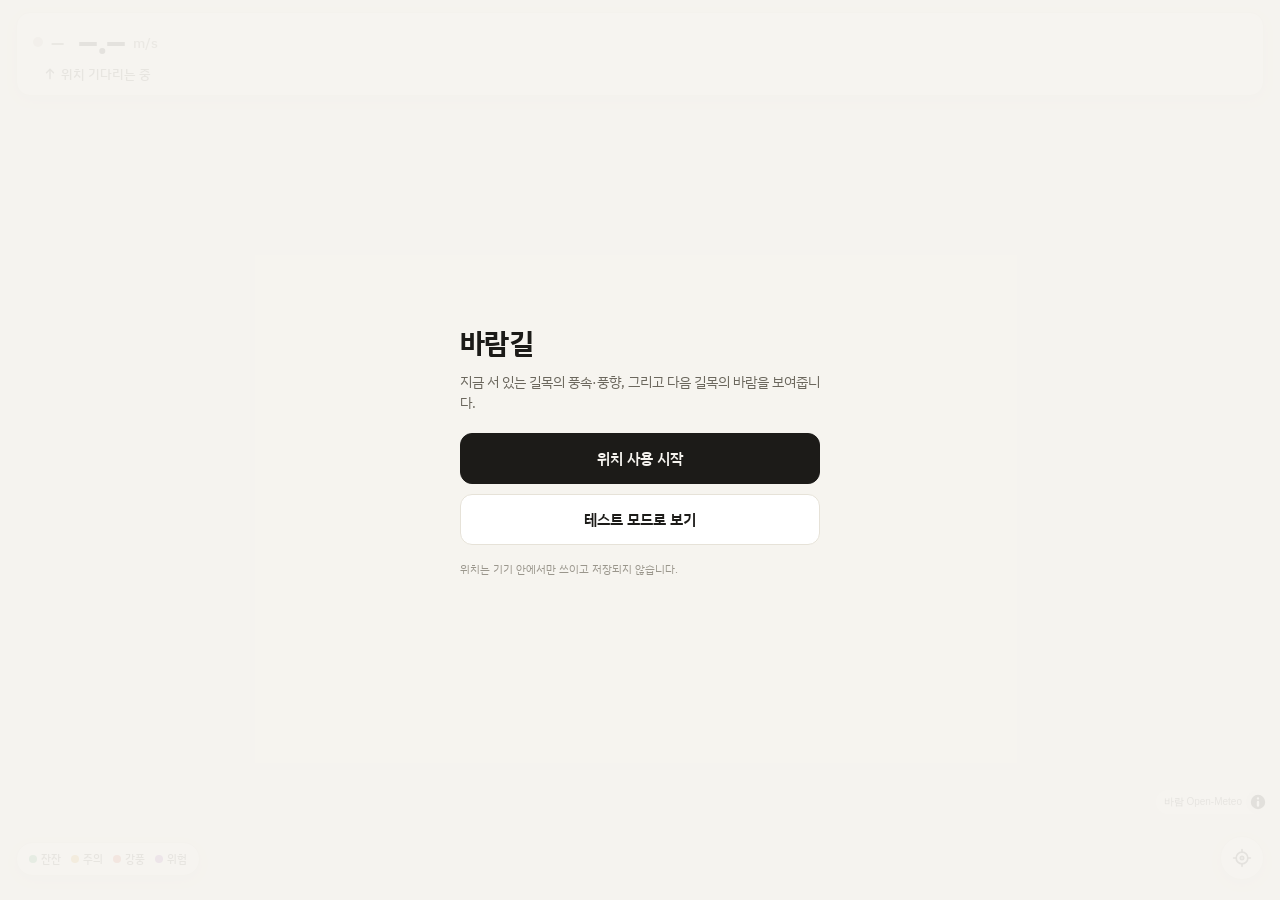
==== index.html @ 631ef762 "Add files via upload" ====
<!doctype html>
<html lang="ko">
<head>
  <meta charset="utf-8">
  <meta name="viewport" content="width=device-width, initial-scale=1, viewport-fit=cover, user-scalable=no">
  <title>바람길</title>
  <meta name="theme-color" content="#f6f4ef">
  <meta name="apple-mobile-web-app-capable" content="yes">
  <meta name="apple-mobile-web-app-status-bar-style" content="default">
  <meta name="apple-mobile-web-app-title" content="바람길">
  <link rel="apple-touch-icon" href="icons/apple-touch-icon.png">
  <link rel="icon" href="icons/icon-192.png">
  <link rel="preconnect" href="https://fonts.googleapis.com">
  <link rel="stylesheet" href="https://fonts.googleapis.com/css2?family=IBM+Plex+Sans+KR:wght@400;500;600;700&display=swap">
  <link rel="stylesheet" href="vendor/maplibre-gl.css">
  <link rel="stylesheet" href="css/app.css">
</head>
<body>
  <div id="map"></div>

  <div id="me" class="me">
    <div id="me-wedge" class="me-wedge"></div>
    <div class="me-dot"></div>
  </div>

  <div id="now" class="card now">
    <div class="row1">
      <span id="now-dot" class="dot"></span>
      <span id="now-level" class="level">—</span>
      <span id="now-speed" class="num">–.–</span>
      <span class="unit">m/s</span>
      <span id="now-time" class="time"></span>
    </div>
    <div class="row2">
      <span id="now-gust"></span>
      <span class="dir"><svg id="now-arrow" width="14" height="14" viewBox="0 0 24 24" fill="none" stroke="#3f3c35" stroke-width="2.4" stroke-linecap="round" stroke-linejoin="round"><path d="M12 20V4"></path><path d="M6 10l6-6 6 6"></path></svg><span id="now-dir">위치 기다리는 중</span></span>
      <span id="now-place" class="place"></span>
    </div>
  </div>

  <div id="next" class="card next" hidden>
    <span id="next-dot" class="dot"></span>
    <div class="txt">
      <div id="next-title" class="t"></div>
      <div id="next-sub" class="s"></div>
    </div>
  </div>

  <div class="legend card">
    <span><i style="background:#2e9a5f"></i>잔잔</span>
    <span><i style="background:#d8961c"></i>주의</span>
    <span><i style="background:#d64a2f"></i>강풍</span>
    <span><i style="background:#8a3aa8"></i>위험</span>
  </div>

  <button id="locate" class="locate card on" aria-label="내 위치">
    <svg width="20" height="20" viewBox="0 0 24 24" fill="none" stroke="currentColor" stroke-width="2" stroke-linecap="round" stroke-linejoin="round"><circle cx="12" cy="12" r="7"></circle><circle cx="12" cy="12" r="2"></circle><path d="M12 2v3"></path><path d="M12 19v3"></path><path d="M2 12h3"></path><path d="M19 12h3"></path></svg>
  </button>

  <div id="toast" class="toast" hidden></div>

  <div id="start" class="start">
    <div class="start-card">
      <div class="start-title">바람길</div>
      <div class="start-sub">지금 서 있는 길목의 풍속·풍향, 그리고 다음 길목의 바람을 보여줍니다.</div>
      <button id="btn-start" class="btn primary">위치 사용 시작</button>
      <button id="btn-sim" class="btn">테스트 모드로 보기</button>
      <div class="start-note">위치는 기기 안에서만 쓰이고 저장되지 않습니다.</div>
    </div>
  </div>

  <script src="vendor/maplibre-gl.js"></script>
  <script src="js/geo.js"></script>
  <script src="js/wind.js"></script>
  <script src="js/streets.js"></script>
  <script src="js/model.js"></script>
  <script src="js/mock.js"></script>
  <script src="js/app.js"></script>
</body>
</html>
---- vendor/maplibre-gl.css ----
.maplibregl-map{font:12px/20px Helvetica Neue,Arial,Helvetica,sans-serif;overflow:hidden;position:relative;-webkit-tap-highlight-color:rgb(0 0 0/0)}.maplibregl-canvas{left:0;position:absolute;top:0}.maplibregl-map:fullscreen{height:100%;width:100%}.maplibregl-ctrl-group button.maplibregl-ctrl-compass{touch-action:none}.maplibregl-canvas-container.maplibregl-interactive,.maplibregl-ctrl-group button.maplibregl-ctrl-compass{cursor:grab;-webkit-user-select:none;-moz-user-select:none;user-select:none}.maplibregl-canvas-container.maplibregl-interactive.maplibregl-track-pointer{cursor:pointer}.maplibregl-canvas-container.maplibregl-interactive:active,.maplibregl-ctrl-group button.maplibregl-ctrl-compass:active{cursor:grabbing}.maplibregl-canvas-container.maplibregl-touch-zoom-rotate,.maplibregl-canvas-container.maplibregl-touch-zoom-rotate .maplibregl-canvas{touch-action:pan-x pan-y}.maplibregl-canvas-container.maplibregl-touch-drag-pan,.maplibregl-canvas-container.maplibregl-touch-drag-pan .maplibregl-canvas{touch-action:pinch-zoom}.maplibregl-canvas-container.maplibregl-touch-zoom-rotate.maplibregl-touch-drag-pan,.maplibregl-canvas-container.maplibregl-touch-zoom-rotate.maplibregl-touch-drag-pan .maplibregl-canvas{touch-action:none}.maplibregl-canvas-container.maplibregl-touch-drag-pan.maplibregl-cooperative-gestures,.maplibregl-canvas-container.maplibregl-touch-drag-pan.maplibregl-cooperative-gestures .maplibregl-canvas{touch-action:pan-x pan-y}.maplibregl-ctrl-bottom-left,.maplibregl-ctrl-bottom-right,.maplibregl-ctrl-top-left,.maplibregl-ctrl-top-right{pointer-events:none;position:absolute;z-index:2}.maplibregl-ctrl-top-left{left:0;top:0}.maplibregl-ctrl-top-right{right:0;top:0}.maplibregl-ctrl-bottom-left{bottom:0;left:0}.maplibregl-ctrl-bottom-right{bottom:0;right:0}.maplibregl-ctrl{clear:both;pointer-events:auto;transform:translate(0)}.maplibregl-ctrl-top-left .maplibregl-ctrl{float:left;margin:10px 0 0 10px}.maplibregl-ctrl-top-right .maplibregl-ctrl{float:right;margin:10px 10px 0 0}.maplibregl-ctrl-bottom-left .maplibregl-ctrl{float:left;margin:0 0 10px 10px}.maplibregl-ctrl-bottom-right .maplibregl-ctrl{float:right;margin:0 10px 10px 0}.maplibregl-ctrl-group{background:#fff;border-radius:4px}.maplibregl-ctrl-group:not(:empty){box-shadow:0 0 0 2px rgba(0,0,0,.1)}@media (forced-colors:active){.maplibregl-ctrl-group:not(:empty){box-shadow:0 0 0 2px ButtonText}}.maplibregl-ctrl-group button{background-color:transparent;border:0;box-sizing:border-box;cursor:pointer;display:block;height:29px;outline:none;padding:0;width:29px}.maplibregl-ctrl-group button+button{border-top:1px solid #ddd}.maplibregl-ctrl button .maplibregl-ctrl-icon{background-position:50%;background-repeat:no-repeat;display:block;height:100%;width:100%}@media (forced-colors:active){.maplibregl-ctrl-icon{background-color:transparent}.maplibregl-ctrl-group button+button{border-top:1px solid ButtonText}}.maplibregl-ctrl button::-moz-focus-inner{border:0;padding:0}.maplibregl-ctrl-attrib-button:focus,.maplibregl-ctrl-group button:focus{box-shadow:0 0 2px 2px #0096ff}.maplibregl-ctrl button:disabled{cursor:not-allowed}.maplibregl-ctrl button:disabled .maplibregl-ctrl-icon{opacity:.25}@media (hover:hover){.maplibregl-ctrl button:not(:disabled):hover{background-color:rgba(0,0,0,.05)}}.maplibregl-ctrl button:not(:disabled):active{background-color:rgba(0,0,0,.05)}.maplibregl-ctrl-group button:focus:focus-visible{box-shadow:0 0 2px 2px #0096ff}.maplibregl-ctrl-group button:focus:not(:focus-visible){box-shadow:none}.maplibregl-ctrl-group button:focus:first-child{border-radius:4px 4px 0 0}.maplibregl-ctrl-group button:focus:last-child{border-radius:0 0 4px 4px}.maplibregl-ctrl-group button:focus:only-child{border-radius:inherit}.maplibregl-ctrl button.maplibregl-ctrl-zoom-out .maplibregl-ctrl-icon{background-image:url("data:image/svg+xml;charset=utf-8,%3Csvg xmlns='http://www.w3.org/2000/svg' width='29' height='29' fill='%23333' viewBox='0 0 29 29'%3E%3Cpath d='M10 13c-.75 0-1.5.75-1.5 1.5S9.25 16 10 16h9c.75 0 1.5-.75 1.5-1.5S19.75 13 19 13z'/%3E%3C/svg%3E")}.maplibregl-ctrl button.maplibregl-ctrl-zoom-in .maplibregl-ctrl-icon{background-image:url("data:image/svg+xml;charset=utf-8,%3Csvg xmlns='http://www.w3.org/2000/svg' width='29' height='29' fill='%23333' viewBox='0 0 29 29'%3E%3Cpath d='M14.5 8.5c-.75 0-1.5.75-1.5 1.5v3h-3c-.75 0-1.5.75-1.5 1.5S9.25 16 10 16h3v3c0 .75.75 1.5 1.5 1.5S16 19.75 16 19v-3h3c.75 0 1.5-.75 1.5-1.5S19.75 13 19 13h-3v-3c0-.75-.75-1.5-1.5-1.5'/%3E%3C/svg%3E")}@media (forced-colors:active){.maplibregl-ctrl button.maplibregl-ctrl-zoom-out .maplibregl-ctrl-icon{background-image:url("data:image/svg+xml;charset=utf-8,%3Csvg xmlns='http://www.w3.org/2000/svg' width='29' height='29' fill='%23fff' viewBox='0 0 29 29'%3E%3Cpath d='M10 13c-.75 0-1.5.75-1.5 1.5S9.25 16 10 16h9c.75 0 1.5-.75 1.5-1.5S19.75 13 19 13z'/%3E%3C/svg%3E")}.maplibregl-ctrl button.maplibregl-ctrl-zoom-in .maplibregl-ctrl-icon{background-image:url("data:image/svg+xml;charset=utf-8,%3Csvg xmlns='http://www.w3.org/2000/svg' width='29' height='29' fill='%23fff' viewBox='0 0 29 29'%3E%3Cpath d='M14.5 8.5c-.75 0-1.5.75-1.5 1.5v3h-3c-.75 0-1.5.75-1.5 1.5S9.25 16 10 16h3v3c0 .75.75 1.5 1.5 1.5S16 19.75 16 19v-3h3c.75 0 1.5-.75 1.5-1.5S19.75 13 19 13h-3v-3c0-.75-.75-1.5-1.5-1.5'/%3E%3C/svg%3E")}}@media (forced-colors:active) and (prefers-color-scheme:light){.maplibregl-ctrl button.maplibregl-ctrl-zoom-out .maplibregl-ctrl-icon{background-image:url("data:image/svg+xml;charset=utf-8,%3Csvg xmlns='http://www.w3.org/2000/svg' width='29' height='29' viewBox='0 0 29 29'%3E%3Cpath d='M10 13c-.75 0-1.5.75-1.5 1.5S9.25 16 10 16h9c.75 0 1.5-.75 1.5-1.5S19.75 13 19 13z'/%3E%3C/svg%3E")}.maplibregl-ctrl button.maplibregl-ctrl-zoom-in .maplibregl-ctrl-icon{background-image:url("data:image/svg+xml;charset=utf-8,%3Csvg xmlns='http://www.w3.org/2000/svg' width='29' height='29' viewBox='0 0 29 29'%3E%3Cpath d='M14.5 8.5c-.75 0-1.5.75-1.5 1.5v3h-3c-.75 0-1.5.75-1.5 1.5S9.25 16 10 16h3v3c0 .75.75 1.5 1.5 1.5S16 19.75 16 19v-3h3c.75 0 1.5-.75 1.5-1.5S19.75 13 19 13h-3v-3c0-.75-.75-1.5-1.5-1.5'/%3E%3C/svg%3E")}}.maplibregl-ctrl button.maplibregl-ctrl-fullscreen .maplibregl-ctrl-icon{background-image:url("data:image/svg+xml;charset=utf-8,%3Csvg xmlns='http://www.w3.org/2000/svg' width='29' height='29' fill='%23333' viewBox='0 0 29 29'%3E%3Cpath d='M24 16v5.5c0 1.75-.75 2.5-2.5 2.5H16v-1l3-1.5-4-5.5 1-1 5.5 4 1.5-3zM6 16l1.5 3 5.5-4 1 1-4 5.5 3 1.5v1H7.5C5.75 24 5 23.25 5 21.5V16zm7-11v1l-3 1.5 4 5.5-1 1-5.5-4L6 13H5V7.5C5 5.75 5.75 5 7.5 5zm11 2.5c0-1.75-.75-2.5-2.5-2.5H16v1l3 1.5-4 5.5 1 1 5.5-4 1.5 3h1z'/%3E%3C/svg%3E")}.maplibregl-ctrl button.maplibregl-ctrl-shrink .maplibregl-ctrl-icon{background-image:url("data:image/svg+xml;charset=utf-8,%3Csvg xmlns='http://www.w3.org/2000/svg' width='29' height='29' viewBox='0 0 29 29'%3E%3Cpath d='M18.5 16c-1.75 0-2.5.75-2.5 2.5V24h1l1.5-3 5.5 4 1-1-4-5.5 3-1.5v-1zM13 18.5c0-1.75-.75-2.5-2.5-2.5H5v1l3 1.5L4 24l1 1 5.5-4 1.5 3h1zm3-8c0 1.75.75 2.5 2.5 2.5H24v-1l-3-1.5L25 5l-1-1-5.5 4L17 5h-1zM10.5 13c1.75 0 2.5-.75 2.5-2.5V5h-1l-1.5 3L5 4 4 5l4 5.5L5 12v1z'/%3E%3C/svg%3E")}@media (forced-colors:active){.maplibregl-ctrl button.maplibregl-ctrl-fullscreen .maplibregl-ctrl-icon{background-image:url("data:image/svg+xml;charset=utf-8,%3Csvg xmlns='http://www.w3.org/2000/svg' width='29' height='29' fill='%23fff' viewBox='0 0 29 29'%3E%3Cpath d='M24 16v5.5c0 1.75-.75 2.5-2.5 2.5H16v-1l3-1.5-4-5.5 1-1 5.5 4 1.5-3zM6 16l1.5 3 5.5-4 1 1-4 5.5 3 1.5v1H7.5C5.75 24 5 23.25 5 21.5V16zm7-11v1l-3 1.5 4 5.5-1 1-5.5-4L6 13H5V7.5C5 5.75 5.75 5 7.5 5zm11 2.5c0-1.75-.75-2.5-2.5-2.5H16v1l3 1.5-4 5.5 1 1 5.5-4 1.5 3h1z'/%3E%3C/svg%3E")}.maplibregl-ctrl button.maplibregl-ctrl-shrink .maplibregl-ctrl-icon{background-image:url("data:image/svg+xml;charset=utf-8,%3Csvg xmlns='http://www.w3.org/2000/svg' width='29' height='29' fill='%23fff' viewBox='0 0 29 29'%3E%3Cpath d='M18.5 16c-1.75 0-2.5.75-2.5 2.5V24h1l1.5-3 5.5 4 1-1-4-5.5 3-1.5v-1zM13 18.5c0-1.75-.75-2.5-2.5-2.5H5v1l3 1.5L4 24l1 1 5.5-4 1.5 3h1zm3-8c0 1.75.75 2.5 2.5 2.5H24v-1l-3-1.5L25 5l-1-1-5.5 4L17 5h-1zM10.5 13c1.75 0 2.5-.75 2.5-2.5V5h-1l-1.5 3L5 4 4 5l4 5.5L5 12v1z'/%3E%3C/svg%3E")}}@media (forced-colors:active) and (prefers-color-scheme:light){.maplibregl-ctrl button.maplibregl-ctrl-fullscreen .maplibregl-ctrl-icon{background-image:url("data:image/svg+xml;charset=utf-8,%3Csvg xmlns='http://www.w3.org/2000/svg' width='29' height='29' viewBox='0 0 29 29'%3E%3Cpath d='M24 16v5.5c0 1.75-.75 2.5-2.5 2.5H16v-1l3-1.5-4-5.5 1-1 5.5 4 1.5-3zM6 16l1.5 3 5.5-4 1 1-4 5.5 3 1.5v1H7.5C5.75 24 5 23.25 5 21.5V16zm7-11v1l-3 1.5 4 5.5-1 1-5.5-4L6 13H5V7.5C5 5.75 5.75 5 7.5 5zm11 2.5c0-1.75-.75-2.5-2.5-2.5H16v1l3 1.5-4 5.5 1 1 5.5-4 1.5 3h1z'/%3E%3C/svg%3E")}.maplibregl-ctrl button.maplibregl-ctrl-shrink .maplibregl-ctrl-icon{background-image:url("data:image/svg+xml;charset=utf-8,%3Csvg xmlns='http://www.w3.org/2000/svg' width='29' height='29' viewBox='0 0 29 29'%3E%3Cpath d='M18.5 16c-1.75 0-2.5.75-2.5 2.5V24h1l1.5-3 5.5 4 1-1-4-5.5 3-1.5v-1zM13 18.5c0-1.75-.75-2.5-2.5-2.5H5v1l3 1.5L4 24l1 1 5.5-4 1.5 3h1zm3-8c0 1.75.75 2.5 2.5 2.5H24v-1l-3-1.5L25 5l-1-1-5.5 4L17 5h-1zM10.5 13c1.75 0 2.5-.75 2.5-2.5V5h-1l-1.5 3L5 4 4 5l4 5.5L5 12v1z'/%3E%3C/svg%3E")}}.maplibregl-ctrl button.maplibregl-ctrl-compass .maplibregl-ctrl-icon{background-image:url("data:image/svg+xml;charset=utf-8,%3Csvg xmlns='http://www.w3.org/2000/svg' width='29' height='29' fill='%23333' viewBox='0 0 29 29'%3E%3Cpath d='m10.5 14 4-8 4 8z'/%3E%3Cpath fill='%23ccc' d='m10.5 16 4 8 4-8z'/%3E%3C/svg%3E")}@media (forced-colors:active){.maplibregl-ctrl button.maplibregl-ctrl-compass .maplibregl-ctrl-icon{background-image:url("data:image/svg+xml;charset=utf-8,%3Csvg xmlns='http://www.w3.org/2000/svg' width='29' height='29' fill='%23fff' viewBox='0 0 29 29'%3E%3Cpath d='m10.5 14 4-8 4 8z'/%3E%3Cpath fill='%23ccc' d='m10.5 16 4 8 4-8z'/%3E%3C/svg%3E")}}@media (forced-colors:active) and (prefers-color-scheme:light){.maplibregl-ctrl button.maplibregl-ctrl-compass .maplibregl-ctrl-icon{background-image:url("data:image/svg+xml;charset=utf-8,%3Csvg xmlns='http://www.w3.org/2000/svg' width='29' height='29' viewBox='0 0 29 29'%3E%3Cpath d='m10.5 14 4-8 4 8z'/%3E%3Cpath fill='%23ccc' d='m10.5 16 4 8 4-8z'/%3E%3C/svg%3E")}}.maplibregl-ctrl button.maplibregl-ctrl-globe .maplibregl-ctrl-icon{background-image:url("data:image/svg+xml;charset=utf-8,%3Csvg xmlns='http://www.w3.org/2000/svg' width='22' height='22' fill='none' stroke='%23333' viewBox='0 0 22 22'%3E%3Ccircle cx='11' cy='11' r='8.5'/%3E%3Cpath d='M17.5 11c0 4.819-3.02 8.5-6.5 8.5S4.5 15.819 4.5 11 7.52 2.5 11 2.5s6.5 3.681 6.5 8.5Z'/%3E%3Cpath d='M13.5 11c0 2.447-.331 4.64-.853 6.206-.262.785-.562 1.384-.872 1.777-.314.399-.58.517-.775.517s-.461-.118-.775-.517c-.31-.393-.61-.992-.872-1.777C8.831 15.64 8.5 13.446 8.5 11s.331-4.64.853-6.206c.262-.785.562-1.384.872-1.777.314-.399.58-.517.775-.517s.461.118.775.517c.31.393.61.992.872 1.777.522 1.565.853 3.76.853 6.206Z'/%3E%3Cpath d='M11 7.5c-1.909 0-3.622-.166-4.845-.428-.616-.132-1.08-.283-1.379-.434a1.3 1.3 0 0 1-.224-.138q.07-.058.224-.138c.299-.151.763-.302 1.379-.434C7.378 5.666 9.091 5.5 11 5.5s3.622.166 4.845.428c.616.132 1.08.283 1.379.434.105.053.177.1.224.138q-.07.058-.224.138c-.299.151-.763.302-1.379.434-1.223.262-2.936.428-4.845.428ZM4.486 6.436ZM11 16.5c-1.909 0-3.622-.166-4.845-.428-.616-.132-1.08-.283-1.379-.434a1.3 1.3 0 0 1-.224-.138 1.3 1.3 0 0 1 .224-.138c.299-.151.763-.302 1.379-.434C7.378 14.666 9.091 14.5 11 14.5s3.622.166 4.845.428c.616.132 1.08.283 1.379.434.105.053.177.1.224.138a1.3 1.3 0 0 1-.224.138c-.299.151-.763.302-1.379.434-1.223.262-2.936.428-4.845.428Zm-6.514-1.064ZM11 12.5c-2.46 0-4.672-.222-6.255-.574-.796-.177-1.406-.38-1.805-.59a1.5 1.5 0 0 1-.39-.272.3.3 0 0 1-.047-.064.3.3 0 0 1 .048-.064c.066-.073.189-.167.389-.272.399-.21 1.009-.413 1.805-.59C6.328 9.722 8.54 9.5 11 9.5s4.672.222 6.256.574c.795.177 1.405.38 1.804.59.2.105.323.2.39.272a.3.3 0 0 1 .047.064.3.3 0 0 1-.048.064 1.4 1.4 0 0 1-.389.272c-.399.21-1.009.413-1.804.59-1.584.352-3.796.574-6.256.574Zm-8.501-1.51v.002zm0 .018v.002zm17.002.002v-.002zm0-.018v-.002z'/%3E%3C/svg%3E")}.maplibregl-ctrl button.maplibregl-ctrl-globe-enabled .maplibregl-ctrl-icon{background-image:url("data:image/svg+xml;charset=utf-8,%3Csvg xmlns='http://www.w3.org/2000/svg' width='22' height='22' fill='none' stroke='%2333b5e5' viewBox='0 0 22 22'%3E%3Ccircle cx='11' cy='11' r='8.5'/%3E%3Cpath d='M17.5 11c0 4.819-3.02 8.5-6.5 8.5S4.5 15.819 4.5 11 7.52 2.5 11 2.5s6.5 3.681 6.5 8.5Z'/%3E%3Cpath d='M13.5 11c0 2.447-.331 4.64-.853 6.206-.262.785-.562 1.384-.872 1.777-.314.399-.58.517-.775.517s-.461-.118-.775-.517c-.31-.393-.61-.992-.872-1.777C8.831 15.64 8.5 13.446 8.5 11s.331-4.64.853-6.206c.262-.785.562-1.384.872-1.777.314-.399.58-.517.775-.517s.461.118.775.517c.31.393.61.992.872 1.777.522 1.565.853 3.76.853 6.206Z'/%3E%3Cpath d='M11 7.5c-1.909 0-3.622-.166-4.845-.428-.616-.132-1.08-.283-1.379-.434a1.3 1.3 0 0 1-.224-.138q.07-.058.224-.138c.299-.151.763-.302 1.379-.434C7.378 5.666 9.091 5.5 11 5.5s3.622.166 4.845.428c.616.132 1.08.283 1.379.434.105.053.177.1.224.138q-.07.058-.224.138c-.299.151-.763.302-1.379.434-1.223.262-2.936.428-4.845.428ZM4.486 6.436ZM11 16.5c-1.909 0-3.622-.166-4.845-.428-.616-.132-1.08-.283-1.379-.434a1.3 1.3 0 0 1-.224-.138 1.3 1.3 0 0 1 .224-.138c.299-.151.763-.302 1.379-.434C7.378 14.666 9.091 14.5 11 14.5s3.622.166 4.845.428c.616.132 1.08.283 1.379.434.105.053.177.1.224.138a1.3 1.3 0 0 1-.224.138c-.299.151-.763.302-1.379.434-1.223.262-2.936.428-4.845.428Zm-6.514-1.064ZM11 12.5c-2.46 0-4.672-.222-6.255-.574-.796-.177-1.406-.38-1.805-.59a1.5 1.5 0 0 1-.39-.272.3.3 0 0 1-.047-.064.3.3 0 0 1 .048-.064c.066-.073.189-.167.389-.272.399-.21 1.009-.413 1.805-.59C6.328 9.722 8.54 9.5 11 9.5s4.672.222 6.256.574c.795.177 1.405.38 1.804.59.2.105.323.2.39.272a.3.3 0 0 1 .047.064.3.3 0 0 1-.048.064 1.4 1.4 0 0 1-.389.272c-.399.21-1.009.413-1.804.59-1.584.352-3.796.574-6.256.574Zm-8.501-1.51v.002zm0 .018v.002zm17.002.002v-.002zm0-.018v-.002z'/%3E%3C/svg%3E")}.maplibregl-ctrl button.maplibregl-ctrl-terrain .maplibregl-ctrl-icon{background-image:url("data:image/svg+xml;charset=utf-8,%3Csvg xmlns='http://www.w3.org/2000/svg' width='22' height='22' fill='%23333' viewBox='0 0 22 22'%3E%3Cpath d='m1.754 13.406 4.453-4.851 3.09 3.09 3.281 3.277.969-.969-3.309-3.312 3.844-4.121 6.148 6.886h1.082v-.855l-7.207-8.07-4.84 5.187L6.169 6.57l-5.48 5.965v.871ZM.688 16.844h20.625v1.375H.688Zm0 0'/%3E%3C/svg%3E")}.maplibregl-ctrl button.maplibregl-ctrl-terrain-enabled .maplibregl-ctrl-icon{background-image:url("data:image/svg+xml;charset=utf-8,%3Csvg xmlns='http://www.w3.org/2000/svg' width='22' height='22' fill='%2333b5e5' viewBox='0 0 22 22'%3E%3Cpath d='m1.754 13.406 4.453-4.851 3.09 3.09 3.281 3.277.969-.969-3.309-3.312 3.844-4.121 6.148 6.886h1.082v-.855l-7.207-8.07-4.84 5.187L6.169 6.57l-5.48 5.965v.871ZM.688 16.844h20.625v1.375H.688Zm0 0'/%3E%3C/svg%3E")}.maplibregl-ctrl button.maplibregl-ctrl-geolocate .maplibregl-ctrl-icon{background-image:url("data:image/svg+xml;charset=utf-8,%3Csvg xmlns='http://www.w3.org/2000/svg' width='29' height='29' fill='%23333' viewBox='0 0 20 20'%3E%3Cpath d='M10 4C9 4 9 5 9 5v.1A5 5 0 0 0 5.1 9H5s-1 0-1 1 1 1 1 1h.1A5 5 0 0 0 9 14.9v.1s0 1 1 1 1-1 1-1v-.1a5 5 0 0 0 3.9-3.9h.1s1 0 1-1-1-1-1-1h-.1A5 5 0 0 0 11 5.1V5s0-1-1-1m0 2.5a3.5 3.5 0 1 1 0 7 3.5 3.5 0 1 1 0-7'/%3E%3Ccircle cx='10' cy='10' r='2'/%3E%3C/svg%3E")}.maplibregl-ctrl button.maplibregl-ctrl-geolocate:disabled .maplibregl-ctrl-icon{background-image:url("data:image/svg+xml;charset=utf-8,%3Csvg xmlns='http://www.w3.org/2000/svg' width='29' height='29' fill='%23aaa' viewBox='0 0 20 20'%3E%3Cpath d='M10 4C9 4 9 5 9 5v.1A5 5 0 0 0 5.1 9H5s-1 0-1 1 1 1 1 1h.1A5 5 0 0 0 9 14.9v.1s0 1 1 1 1-1 1-1v-.1a5 5 0 0 0 3.9-3.9h.1s1 0 1-1-1-1-1-1h-.1A5 5 0 0 0 11 5.1V5s0-1-1-1m0 2.5a3.5 3.5 0 1 1 0 7 3.5 3.5 0 1 1 0-7'/%3E%3Ccircle cx='10' cy='10' r='2'/%3E%3Cpath fill='red' d='m14 5 1 1-9 9-1-1z'/%3E%3C/svg%3E")}.maplibregl-ctrl button.maplibregl-ctrl-geolocate.maplibregl-ctrl-geolocate-active .maplibregl-ctrl-icon{background-image:url("data:image/svg+xml;charset=utf-8,%3Csvg xmlns='http://www.w3.org/2000/svg' width='29' height='29' fill='%2333b5e5' viewBox='0 0 20 20'%3E%3Cpath d='M10 4C9 4 9 5 9 5v.1A5 5 0 0 0 5.1 9H5s-1 0-1 1 1 1 1 1h.1A5 5 0 0 0 9 14.9v.1s0 1 1 1 1-1 1-1v-.1a5 5 0 0 0 3.9-3.9h.1s1 0 1-1-1-1-1-1h-.1A5 5 0 0 0 11 5.1V5s0-1-1-1m0 2.5a3.5 3.5 0 1 1 0 7 3.5 3.5 0 1 1 0-7'/%3E%3Ccircle cx='10' cy='10' r='2'/%3E%3C/svg%3E")}.maplibregl-ctrl button.maplibregl-ctrl-geolocate.maplibregl-ctrl-geolocate-active-error .maplibregl-ctrl-icon{background-image:url("data:image/svg+xml;charset=utf-8,%3Csvg xmlns='http://www.w3.org/2000/svg' width='29' height='29' fill='%23e58978' viewBox='0 0 20 20'%3E%3Cpath d='M10 4C9 4 9 5 9 5v.1A5 5 0 0 0 5.1 9H5s-1 0-1 1 1 1 1 1h.1A5 5 0 0 0 9 14.9v.1s0 1 1 1 1-1 1-1v-.1a5 5 0 0 0 3.9-3.9h.1s1 0 1-1-1-1-1-1h-.1A5 5 0 0 0 11 5.1V5s0-1-1-1m0 2.5a3.5 3.5 0 1 1 0 7 3.5 3.5 0 1 1 0-7'/%3E%3Ccircle cx='10' cy='10' r='2'/%3E%3C/svg%3E")}.maplibregl-ctrl button.maplibregl-ctrl-geolocate.maplibregl-ctrl-geolocate-background .maplibregl-ctrl-icon{background-image:url("data:image/svg+xml;charset=utf-8,%3Csvg xmlns='http://www.w3.org/2000/svg' width='29' height='29' fill='%2333b5e5' viewBox='0 0 20 20'%3E%3Cpath d='M10 4C9 4 9 5 9 5v.1A5 5 0 0 0 5.1 9H5s-1 0-1 1 1 1 1 1h.1A5 5 0 0 0 9 14.9v.1s0 1 1 1 1-1 1-1v-.1a5 5 0 0 0 3.9-3.9h.1s1 0 1-1-1-1-1-1h-.1A5 5 0 0 0 11 5.1V5s0-1-1-1m0 2.5a3.5 3.5 0 1 1 0 7 3.5 3.5 0 1 1 0-7'/%3E%3C/svg%3E")}.maplibregl-ctrl button.maplibregl-ctrl-geolocate.maplibregl-ctrl-geolocate-background-error .maplibregl-ctrl-icon{background-image:url("data:image/svg+xml;charset=utf-8,%3Csvg xmlns='http://www.w3.org/2000/svg' width='29' height='29' fill='%23e54e33' viewBox='0 0 20 20'%3E%3Cpath d='M10 4C9 4 9 5 9 5v.1A5 5 0 0 0 5.1 9H5s-1 0-1 1 1 1 1 1h.1A5 5 0 0 0 9 14.9v.1s0 1 1 1 1-1 1-1v-.1a5 5 0 0 0 3.9-3.9h.1s1 0 1-1-1-1-1-1h-.1A5 5 0 0 0 11 5.1V5s0-1-1-1m0 2.5a3.5 3.5 0 1 1 0 7 3.5 3.5 0 1 1 0-7'/%3E%3C/svg%3E")}.maplibregl-ctrl button.maplibregl-ctrl-geolocate.maplibregl-ctrl-geolocate-waiting .maplibregl-ctrl-icon{animation:maplibregl-spin 2s linear infinite}@media (forced-colors:active){.maplibregl-ctrl button.maplibregl-ctrl-geolocate .maplibregl-ctrl-icon{background-image:url("data:image/svg+xml;charset=utf-8,%3Csvg xmlns='http://www.w3.org/2000/svg' width='29' height='29' fill='%23fff' viewBox='0 0 20 20'%3E%3Cpath d='M10 4C9 4 9 5 9 5v.1A5 5 0 0 0 5.1 9H5s-1 0-1 1 1 1 1 1h.1A5 5 0 0 0 9 14.9v.1s0 1 1 1 1-1 1-1v-.1a5 5 0 0 0 3.9-3.9h.1s1 0 1-1-1-1-1-1h-.1A5 5 0 0 0 11 5.1V5s0-1-1-1m0 2.5a3.5 3.5 0 1 1 0 7 3.5 3.5 0 1 1 0-7'/%3E%3Ccircle cx='10' cy='10' r='2'/%3E%3C/svg%3E")}.maplibregl-ctrl button.maplibregl-ctrl-geolocate:disabled .maplibregl-ctrl-icon{background-image:url("data:image/svg+xml;charset=utf-8,%3Csvg xmlns='http://www.w3.org/2000/svg' width='29' height='29' fill='%23999' viewBox='0 0 20 20'%3E%3Cpath d='M10 4C9 4 9 5 9 5v.1A5 5 0 0 0 5.1 9H5s-1 0-1 1 1 1 1 1h.1A5 5 0 0 0 9 14.9v.1s0 1 1 1 1-1 1-1v-.1a5 5 0 0 0 3.9-3.9h.1s1 0 1-1-1-1-1-1h-.1A5 5 0 0 0 11 5.1V5s0-1-1-1m0 2.5a3.5 3.5 0 1 1 0 7 3.5 3.5 0 1 1 0-7'/%3E%3Ccircle cx='10' cy='10' r='2'/%3E%3Cpath fill='red' d='m14 5 1 1-9 9-1-1z'/%3E%3C/svg%3E")}.maplibregl-ctrl button.maplibregl-ctrl-geolocate.maplibregl-ctrl-geolocate-active .maplibregl-ctrl-icon{background-image:url("data:image/svg+xml;charset=utf-8,%3Csvg xmlns='http://www.w3.org/2000/svg' width='29' height='29' fill='%2333b5e5' viewBox='0 0 20 20'%3E%3Cpath d='M10 4C9 4 9 5 9 5v.1A5 5 0 0 0 5.1 9H5s-1 0-1 1 1 1 1 1h.1A5 5 0 0 0 9 14.9v.1s0 1 1 1 1-1 1-1v-.1a5 5 0 0 0 3.9-3.9h.1s1 0 1-1-1-1-1-1h-.1A5 5 0 0 0 11 5.1V5s0-1-1-1m0 2.5a3.5 3.5 0 1 1 0 7 3.5 3.5 0 1 1 0-7'/%3E%3Ccircle cx='10' cy='10' r='2'/%3E%3C/svg%3E")}.maplibregl-ctrl button.maplibregl-ctrl-geolocate.maplibregl-ctrl-geolocate-active-error .maplibregl-ctrl-icon{background-image:url("data:image/svg+xml;charset=utf-8,%3Csvg xmlns='http://www.w3.org/2000/svg' width='29' height='29' fill='%23e58978' viewBox='0 0 20 20'%3E%3Cpath d='M10 4C9 4 9 5 9 5v.1A5 5 0 0 0 5.1 9H5s-1 0-1 1 1 1 1 1h.1A5 5 0 0 0 9 14.9v.1s0 1 1 1 1-1 1-1v-.1a5 5 0 0 0 3.9-3.9h.1s1 0 1-1-1-1-1-1h-.1A5 5 0 0 0 11 5.1V5s0-1-1-1m0 2.5a3.5 3.5 0 1 1 0 7 3.5 3.5 0 1 1 0-7'/%3E%3Ccircle cx='10' cy='10' r='2'/%3E%3C/svg%3E")}.maplibregl-ctrl button.maplibregl-ctrl-geolocate.maplibregl-ctrl-geolocate-background .maplibregl-ctrl-icon{background-image:url("data:image/svg+xml;charset=utf-8,%3Csvg xmlns='http://www.w3.org/2000/svg' width='29' height='29' fill='%2333b5e5' viewBox='0 0 20 20'%3E%3Cpath d='M10 4C9 4 9 5 9 5v.1A5 5 0 0 0 5.1 9H5s-1 0-1 1 1 1 1 1h.1A5 5 0 0 0 9 14.9v.1s0 1 1 1 1-1 1-1v-.1a5 5 0 0 0 3.9-3.9h.1s1 0 1-1-1-1-1-1h-.1A5 5 0 0 0 11 5.1V5s0-1-1-1m0 2.5a3.5 3.5 0 1 1 0 7 3.5 3.5 0 1 1 0-7'/%3E%3C/svg%3E")}.maplibregl-ctrl button.maplibregl-ctrl-geolocate.maplibregl-ctrl-geolocate-background-error .maplibregl-ctrl-icon{background-image:url("data:image/svg+xml;charset=utf-8,%3Csvg xmlns='http://www.w3.org/2000/svg' width='29' height='29' fill='%23e54e33' viewBox='0 0 20 20'%3E%3Cpath d='M10 4C9 4 9 5 9 5v.1A5 5 0 0 0 5.1 9H5s-1 0-1 1 1 1 1 1h.1A5 5 0 0 0 9 14.9v.1s0 1 1 1 1-1 1-1v-.1a5 5 0 0 0 3.9-3.9h.1s1 0 1-1-1-1-1-1h-.1A5 5 0 0 0 11 5.1V5s0-1-1-1m0 2.5a3.5 3.5 0 1 1 0 7 3.5 3.5 0 1 1 0-7'/%3E%3C/svg%3E")}}@media (forced-colors:active) and (prefers-color-scheme:light){.maplibregl-ctrl button.maplibregl-ctrl-geolocate .maplibregl-ctrl-icon{background-image:url("data:image/svg+xml;charset=utf-8,%3Csvg xmlns='http://www.w3.org/2000/svg' width='29' height='29' viewBox='0 0 20 20'%3E%3Cpath d='M10 4C9 4 9 5 9 5v.1A5 5 0 0 0 5.1 9H5s-1 0-1 1 1 1 1 1h.1A5 5 0 0 0 9 14.9v.1s0 1 1 1 1-1 1-1v-.1a5 5 0 0 0 3.9-3.9h.1s1 0 1-1-1-1-1-1h-.1A5 5 0 0 0 11 5.1V5s0-1-1-1m0 2.5a3.5 3.5 0 1 1 0 7 3.5 3.5 0 1 1 0-7'/%3E%3Ccircle cx='10' cy='10' r='2'/%3E%3C/svg%3E")}.maplibregl-ctrl button.maplibregl-ctrl-geolocate:disabled .maplibregl-ctrl-icon{background-image:url("data:image/svg+xml;charset=utf-8,%3Csvg xmlns='http://www.w3.org/2000/svg' width='29' height='29' fill='%23666' viewBox='0 0 20 20'%3E%3Cpath d='M10 4C9 4 9 5 9 5v.1A5 5 0 0 0 5.1 9H5s-1 0-1 1 1 1 1 1h.1A5 5 0 0 0 9 14.9v.1s0 1 1 1 1-1 1-1v-.1a5 5 0 0 0 3.9-3.9h.1s1 0 1-1-1-1-1-1h-.1A5 5 0 0 0 11 5.1V5s0-1-1-1m0 2.5a3.5 3.5 0 1 1 0 7 3.5 3.5 0 1 1 0-7'/%3E%3Ccircle cx='10' cy='10' r='2'/%3E%3Cpath fill='red' d='m14 5 1 1-9 9-1-1z'/%3E%3C/svg%3E")}}@keyframes maplibregl-spin{0%{transform:rotate(0deg)}to{transform:rotate(1turn)}}a.maplibregl-ctrl-logo{background-image:url("data:image/svg+xml;charset=utf-8,%3Csvg xmlns='http://www.w3.org/2000/svg' width='88' height='23' fill='none'%3E%3Cpath fill='%23000' fill-opacity='.4' fill-rule='evenodd' d='M17.408 16.796h-1.827l2.501-12.095h.198l3.324 6.533.988 2.19.988-2.19 3.258-6.533h.181l2.6 12.095h-1.81l-1.218-5.644-.362-1.71-.658 1.71-2.929 5.644h-.098l-2.914-5.644-.757-1.71-.345 1.71zm1.958-3.42-.726 3.663a1.255 1.255 0 0 1-1.232 1.011h-1.827a1.255 1.255 0 0 1-1.229-1.509l2.501-12.095a1.255 1.255 0 0 1 1.23-1.001h.197a1.25 1.25 0 0 1 1.12.685l3.19 6.273 3.125-6.263a1.25 1.25 0 0 1 1.123-.695h.181a1.255 1.255 0 0 1 1.227.991l1.443 6.71a5 5 0 0 1 .314-.787l.009-.016a4.6 4.6 0 0 1 1.777-1.887c.782-.46 1.668-.667 2.611-.667a4.6 4.6 0 0 1 1.7.32l.306.134c.21-.16.474-.256.759-.256h1.694a1.255 1.255 0 0 1 1.212.925 1.255 1.255 0 0 1 1.212-.925h1.711c.284 0 .545.094.755.252.613-.3 1.312-.45 2.075-.45 1.356 0 2.557.445 3.482 1.4q.47.48.763 1.064V4.701a1.255 1.255 0 0 1 1.255-1.255h1.86A1.255 1.255 0 0 1 54.44 4.7v9.194h2.217c.19 0 .37.043.532.118v-4.77c0-.356.147-.678.385-.906a2.42 2.42 0 0 1-.682-1.71c0-.665.267-1.253.735-1.7a2.45 2.45 0 0 1 1.722-.674 2.43 2.43 0 0 1 1.705.675q.318.302.504.683V4.7a1.255 1.255 0 0 1 1.255-1.255h1.744A1.255 1.255 0 0 1 65.812 4.7v3.335a4.8 4.8 0 0 1 1.526-.246c.938 0 1.817.214 2.59.69a4.47 4.47 0 0 1 1.67 1.743v-.98a1.255 1.255 0 0 1 1.256-1.256h1.777c.233 0 .451.064.639.174a3.4 3.4 0 0 1 1.567-.372c.346 0 .861.02 1.285.232a1.25 1.25 0 0 1 .689 1.004 4.7 4.7 0 0 1 .853-.588c.795-.44 1.675-.647 2.61-.647 1.385 0 2.65.39 3.525 1.396.836.938 1.168 2.173 1.168 3.528q-.001.515-.056 1.051a1.255 1.255 0 0 1-.947 1.09l.408.952a1.255 1.255 0 0 1-.477 1.552c-.418.268-.92.463-1.458.612-.613.171-1.304.244-2.049.244-1.06 0-2.043-.207-2.886-.698l-.015-.008c-.798-.48-1.419-1.135-1.818-1.963l-.004-.008a5.8 5.8 0 0 1-.548-2.512q0-.429.053-.843a1.3 1.3 0 0 1-.333-.086l-.166-.004c-.223 0-.426.062-.643.228-.03.024-.142.139-.142.59v3.883a1.255 1.255 0 0 1-1.256 1.256h-1.777a1.255 1.255 0 0 1-1.256-1.256V15.69l-.032.057a4.8 4.8 0 0 1-1.86 1.833 5.04 5.04 0 0 1-2.484.634 4.5 4.5 0 0 1-1.935-.424 1.25 1.25 0 0 1-.764.258h-1.71a1.255 1.255 0 0 1-1.256-1.255V7.687a2.4 2.4 0 0 1-.428.625c.253.23.412.561.412.93v7.553a1.255 1.255 0 0 1-1.256 1.255h-1.843a1.25 1.25 0 0 1-.894-.373c-.228.23-.544.373-.894.373H51.32a1.255 1.255 0 0 1-1.256-1.255v-1.251l-.061.117a4.7 4.7 0 0 1-1.782 1.884 4.77 4.77 0 0 1-2.485.67 5.6 5.6 0 0 1-1.485-.188l.009 2.764a1.255 1.255 0 0 1-1.255 1.259h-1.729a1.255 1.255 0 0 1-1.255-1.255v-3.537a1.255 1.255 0 0 1-1.167.793h-1.679a1.25 1.25 0 0 1-.77-.263 4.5 4.5 0 0 1-1.945.429c-.885 0-1.724-.21-2.495-.632l-.017-.01a5 5 0 0 1-1.081-.836 1.255 1.255 0 0 1-1.254 1.312h-1.81a1.255 1.255 0 0 1-1.228-.99l-.782-3.625-2.044 3.939a1.25 1.25 0 0 1-1.115.676h-.098a1.25 1.25 0 0 1-1.116-.68l-2.061-3.994zM35.92 16.63l.207-.114.223-.15q.493-.356.735-.785l.061-.118.033 1.332h1.678V9.242h-1.694l-.033 1.267q-.133-.329-.526-.658l-.032-.028a3.2 3.2 0 0 0-.668-.428l-.27-.12a3.3 3.3 0 0 0-1.235-.23q-1.136-.001-1.974.493a3.36 3.36 0 0 0-1.3 1.382q-.445.89-.444 2.074 0 1.2.51 2.107a3.8 3.8 0 0 0 1.382 1.381 3.9 3.9 0 0 0 1.893.477q.795 0 1.455-.33zm-2.789-5.38q-.576.675-.575 1.762 0 1.102.559 1.794.576.675 1.645.675a2.25 2.25 0 0 0 .934-.19 2.2 2.2 0 0 0 .468-.29l.178-.161a2.2 2.2 0 0 0 .397-.561q.244-.5.244-1.15v-.115q0-.708-.296-1.267l-.043-.077a2.2 2.2 0 0 0-.633-.709l-.13-.086-.047-.028a2.1 2.1 0 0 0-1.073-.285q-1.052 0-1.629.692zm2.316 2.706c.163-.17.28-.407.28-.83v-.114c0-.292-.06-.508-.15-.68a.96.96 0 0 0-.353-.389.85.85 0 0 0-.464-.127c-.4 0-.56.114-.664.239l-.01.012c-.148.174-.275.45-.275.945 0 .506.122.801.27.99.097.11.266.224.68.224.303 0 .504-.09.687-.269zm7.545 1.705a2.6 2.6 0 0 0 .331.423q.319.33.755.548l.173.074q.65.255 1.49.255 1.02 0 1.844-.493a3.45 3.45 0 0 0 1.316-1.4q.493-.904.493-2.089 0-1.909-.988-2.913-.988-1.02-2.584-1.02-.898 0-1.575.347a3 3 0 0 0-.415.262l-.199.166a3.4 3.4 0 0 0-.64.82V9.242h-1.712v11.553h1.729l-.017-5.134zm.53-1.138q.206.29.48.5l.155.11.053.034q.51.296 1.119.297 1.07 0 1.645-.675.577-.69.576-1.762 0-1.119-.576-1.777-.558-.675-1.645-.675-.435 0-.835.16a2 2 0 0 0-.284.136 2 2 0 0 0-.363.254 2.2 2.2 0 0 0-.46.569l-.082.162a2.6 2.6 0 0 0-.213 1.072v.115q0 .707.296 1.267l.135.211zm.964-.818a1.1 1.1 0 0 0 .367.385.94.94 0 0 0 .476.118c.423 0 .59-.117.687-.23.159-.194.28-.478.28-.95 0-.53-.133-.8-.266-.952l-.021-.025c-.078-.094-.231-.221-.68-.221a1 1 0 0 0-.503.135l-.012.007a.86.86 0 0 0-.335.343c-.073.133-.132.324-.132.614v.115a1.4 1.4 0 0 0 .14.66zm15.7-6.222q.347-.346.346-.856a1.05 1.05 0 0 0-.345-.79 1.18 1.18 0 0 0-.84-.329q-.51 0-.855.33a1.05 1.05 0 0 0-.346.79q0 .51.346.855.345.346.856.346.51 0 .839-.346zm4.337 9.314.033-1.332q.191.403.59.747l.098.081a4 4 0 0 0 .316.224l.223.122a3.2 3.2 0 0 0 1.44.322 3.8 3.8 0 0 0 1.875-.477 3.5 3.5 0 0 0 1.382-1.366q.527-.89.526-2.09 0-1.184-.444-2.073a3.24 3.24 0 0 0-1.283-1.399q-.823-.51-1.942-.51a3.5 3.5 0 0 0-1.527.344l-.086.043-.165.09a3 3 0 0 0-.33.214q-.432.315-.656.707a2 2 0 0 0-.099.198l.082-1.283V4.701h-1.744v12.095zm.473-2.509a2.5 2.5 0 0 0 .566.7q.117.098.245.18l.144.08a2.1 2.1 0 0 0 .975.232q1.07 0 1.645-.675.576-.69.576-1.778 0-1.102-.576-1.777-.56-.691-1.645-.692a2.2 2.2 0 0 0-1.015.235q-.22.113-.415.282l-.15.142a2.1 2.1 0 0 0-.42.594q-.223.479-.223 1.1v.115q0 .705.293 1.26zm2.616-.293c.157-.191.28-.479.28-.967 0-.51-.13-.79-.276-.961l-.021-.026c-.082-.1-.232-.225-.67-.225a.87.87 0 0 0-.681.279l-.012.011c-.154.155-.274.38-.274.807v.115c0 .285.057.499.144.669a1.1 1.1 0 0 0 .367.405c.137.082.28.123.455.123.423 0 .59-.118.686-.23zm8.266-3.013q.345-.13.724-.14l.069-.002q.493 0 .642.099l.247-1.794q-.196-.099-.717-.099a2.3 2.3 0 0 0-.545.063 2 2 0 0 0-.411.148 2.2 2.2 0 0 0-.4.249 2.5 2.5 0 0 0-.485.499 2.7 2.7 0 0 0-.32.581l-.05.137v-1.48h-1.778v7.553h1.777v-3.884q0-.546.159-.943a1.5 1.5 0 0 1 .466-.636 2.5 2.5 0 0 1 .399-.253 2 2 0 0 1 .224-.099zm9.784 2.656.05-.922q0-1.743-.856-2.698-.838-.97-2.584-.97-1.119-.001-2.007.493a3.46 3.46 0 0 0-1.4 1.382q-.493.906-.493 2.106 0 1.07.428 1.975.428.89 1.332 1.432.906.526 2.255.526.973 0 1.668-.185l.044-.012.135-.04q.613-.184.984-.421l-.542-1.267q-.3.162-.642.274l-.297.087q-.51.131-1.3.131-.954 0-1.497-.444a1.6 1.6 0 0 1-.192-.193q-.366-.44-.512-1.234l-.004-.021zm-5.427-1.256-.003.022h3.752v-.138q-.011-.727-.288-1.118a1 1 0 0 0-.156-.176q-.46-.428-1.316-.428-.986 0-1.494.604-.379.45-.494 1.234zm-27.053 2.77V4.7h-1.86v12.095h5.333V15.15zm7.103-5.908v7.553h-1.843V9.242h1.843z'/%3E%3Cpath fill='%23fff' d='m19.63 11.151-.757-1.71-.345 1.71-1.12 5.644h-1.827L18.083 4.7h.197l3.325 6.533.988 2.19.988-2.19L26.839 4.7h.181l2.6 12.095h-1.81l-1.218-5.644-.362-1.71-.658 1.71-2.93 5.644h-.098l-2.913-5.644zm14.836 5.81q-1.02 0-1.893-.478a3.8 3.8 0 0 1-1.381-1.382q-.51-.906-.51-2.106 0-1.185.444-2.074a3.36 3.36 0 0 1 1.3-1.382q.839-.494 1.974-.494a3.3 3.3 0 0 1 1.234.231 3.3 3.3 0 0 1 .97.575q.396.33.527.659l.033-1.267h1.694v7.553H37.18l-.033-1.332q-.279.593-1.02 1.053a3.17 3.17 0 0 1-1.662.444zm.296-1.482q.938 0 1.58-.642.642-.66.642-1.711v-.115q0-.708-.296-1.267a2.2 2.2 0 0 0-.807-.872 2.1 2.1 0 0 0-1.119-.313q-1.053 0-1.629.692-.575.675-.575 1.76 0 1.103.559 1.795.577.675 1.645.675zm6.521-6.237h1.711v1.4q.906-1.597 2.83-1.597 1.596 0 2.584 1.02.988 1.005.988 2.914 0 1.185-.493 2.09a3.46 3.46 0 0 1-1.316 1.399 3.5 3.5 0 0 1-1.844.493q-.954 0-1.662-.329a2.67 2.67 0 0 1-1.086-.97l.017 5.134h-1.728zm4.048 6.22q1.07 0 1.645-.674.577-.69.576-1.762 0-1.119-.576-1.777-.558-.675-1.645-.675-.592 0-1.12.296-.51.28-.822.823-.296.527-.296 1.234v.115q0 .708.296 1.267.313.543.823.855.51.296 1.119.297z'/%3E%3Cpath fill='%23e1e3e9' d='M51.325 4.7h1.86v10.45h3.473v1.646h-5.333zm7.12 4.542h1.843v7.553h-1.843zm.905-1.415a1.16 1.16 0 0 1-.856-.346 1.17 1.17 0 0 1-.346-.856 1.05 1.05 0 0 1 .346-.79q.346-.329.856-.329.494 0 .839.33a1.05 1.05 0 0 1 .345.79 1.16 1.16 0 0 1-.345.855q-.33.346-.84.346zm7.875 9.133a3.17 3.17 0 0 1-1.662-.444q-.723-.46-1.004-1.053l-.033 1.332h-1.71V4.701h1.743v4.657l-.082 1.283q.279-.658 1.086-1.119a3.5 3.5 0 0 1 1.778-.477q1.119 0 1.942.51a3.24 3.24 0 0 1 1.283 1.4q.445.888.444 2.072 0 1.201-.526 2.09a3.5 3.5 0 0 1-1.382 1.366 3.8 3.8 0 0 1-1.876.477zm-.296-1.481q1.069 0 1.645-.675.577-.69.577-1.778 0-1.102-.577-1.776-.56-.691-1.645-.692a2.12 2.12 0 0 0-1.58.659q-.642.641-.642 1.694v.115q0 .71.296 1.267a2.4 2.4 0 0 0 .807.872 2.1 2.1 0 0 0 1.119.313zm5.927-6.237h1.777v1.481q.263-.757.856-1.217a2.14 2.14 0 0 1 1.349-.46q.527 0 .724.098l-.247 1.794q-.149-.099-.642-.099-.774 0-1.416.494-.626.493-.626 1.58v3.883h-1.777V9.242zm9.534 7.718q-1.35 0-2.255-.526-.904-.543-1.332-1.432a4.6 4.6 0 0 1-.428-1.975q0-1.2.493-2.106a3.46 3.46 0 0 1 1.4-1.382q.889-.495 2.007-.494 1.744 0 2.584.97.855.956.856 2.7 0 .444-.05.92h-5.43q.18 1.005.708 1.45.542.443 1.497.443.79 0 1.3-.131a4 4 0 0 0 .938-.362l.542 1.267q-.411.263-1.119.46-.708.198-1.711.197zm1.596-4.558q.016-1.02-.444-1.432-.46-.428-1.316-.428-1.728 0-1.991 1.86z'/%3E%3Cpath d='M5.074 15.948a.484.657 0 0 0-.486.659v1.84a.484.657 0 0 0 .486.659h4.101a.484.657 0 0 0 .486-.659v-1.84a.484.657 0 0 0-.486-.659zm3.56 1.16H5.617v.838h3.017z' style='fill:%23fff;fill-rule:evenodd;stroke-width:1.03600001'/%3E%3Cg style='stroke-width:1.12603545'%3E%3Cpath d='M-9.408-1.416c-3.833-.025-7.056 2.912-7.08 6.615-.02 3.08 1.653 4.832 3.107 6.268.903.892 1.721 1.74 2.32 2.902l-.525-.004c-.543-.003-.992.304-1.24.639a1.87 1.87 0 0 0-.362 1.121l-.011 1.877c-.003.402.104.787.347 1.125.244.338.688.653 1.23.656l4.142.028c.542.003.99-.306 1.238-.641a1.87 1.87 0 0 0 .363-1.121l.012-1.875a1.87 1.87 0 0 0-.348-1.127c-.243-.338-.688-.653-1.23-.656l-.518-.004c.597-1.145 1.425-1.983 2.348-2.87 1.473-1.414 3.18-3.149 3.2-6.226-.016-3.59-2.923-6.684-6.993-6.707m-.006 1.1v.002c3.274.02 5.92 2.532 5.9 5.6-.017 2.706-1.39 4.026-2.863 5.44-1.034.994-2.118 2.033-2.814 3.633-.018.041-.052.055-.075.065q-.013.004-.02.01a.34.34 0 0 1-.226.084.34.34 0 0 1-.224-.086l-.092-.077c-.699-1.615-1.768-2.669-2.781-3.67-1.454-1.435-2.797-2.762-2.78-5.478.02-3.067 2.7-5.545 5.975-5.523m-.02 2.826c-1.62-.01-2.944 1.315-2.955 2.96-.01 1.646 1.295 2.988 2.916 2.999h.002c1.621.01 2.943-1.316 2.953-2.961.011-1.646-1.294-2.988-2.916-2.998m-.005 1.1c1.017.006 1.829.83 1.822 1.89s-.83 1.874-1.848 1.867c-1.018-.006-1.829-.83-1.822-1.89s.83-1.874 1.848-1.868m-2.155 11.857 4.14.025c.271.002.49.305.487.676l-.013 1.875c-.003.37-.224.67-.495.668l-4.14-.025c-.27-.002-.487-.306-.485-.676l.012-1.875c.003-.37.224-.67.494-.668' style='color:%23000;font-style:normal;font-variant:normal;font-weight:400;font-stretch:normal;font-size:medium;line-height:normal;font-family:sans-serif;font-variant-ligatures:normal;font-variant-position:normal;font-variant-caps:normal;font-variant-numeric:normal;font-variant-alternates:normal;font-feature-settings:normal;text-indent:0;text-align:start;text-decoration:none;text-decoration-line:none;text-decoration-style:solid;text-decoration-color:%23000;letter-spacing:normal;word-spacing:normal;text-transform:none;writing-mode:lr-tb;direction:ltr;text-orientation:mixed;dominant-baseline:auto;baseline-shift:baseline;text-anchor:start;white-space:normal;shape-padding:0;clip-rule:evenodd;display:inline;overflow:visible;visibility:visible;opacity:1;isolation:auto;mix-blend-mode:normal;color-interpolation:sRGB;color-interpolation-filters:linearRGB;solid-color:%23000;solid-opacity:1;vector-effect:none;fill:%23000;fill-opacity:.4;fill-rule:evenodd;stroke:none;stroke-width:2.47727823;stroke-linecap:butt;stroke-linejoin:miter;stroke-miterlimit:4;stroke-dasharray:none;stroke-dashoffset:0;stroke-opacity:1;color-rendering:auto;image-rendering:auto;shape-rendering:auto;text-rendering:auto' transform='translate(15.553 2.85)scale(.88807)'/%3E%3Cpath d='M-9.415-.316C-12.69-.338-15.37 2.14-15.39 5.207c-.017 2.716 1.326 4.041 2.78 5.477 1.013 1 2.081 2.055 2.78 3.67l.092.076a.34.34 0 0 0 .225.086.34.34 0 0 0 .227-.083l.019-.01c.022-.009.057-.024.074-.064.697-1.6 1.78-2.64 2.814-3.634 1.473-1.414 2.847-2.733 2.864-5.44.02-3.067-2.627-5.58-5.901-5.601m-.057 8.784c1.621.011 2.944-1.315 2.955-2.96.01-1.646-1.295-2.988-2.916-2.999-1.622-.01-2.945 1.315-2.955 2.96s1.295 2.989 2.916 3' style='clip-rule:evenodd;fill:%23e1e3e9;fill-opacity:1;fill-rule:evenodd;stroke:none;stroke-width:2.47727823;stroke-miterlimit:4;stroke-dasharray:none;stroke-opacity:.4' transform='translate(15.553 2.85)scale(.88807)'/%3E%3Cpath d='M-11.594 15.465c-.27-.002-.492.297-.494.668l-.012 1.876c-.003.371.214.673.485.675l4.14.027c.271.002.492-.298.495-.668l.012-1.877c.003-.37-.215-.672-.485-.674z' style='clip-rule:evenodd;fill:%23fff;fill-opacity:1;fill-rule:evenodd;stroke:none;stroke-width:2.47727823;stroke-miterlimit:4;stroke-dasharray:none;stroke-opacity:.4' transform='translate(15.553 2.85)scale(.88807)'/%3E%3C/g%3E%3C/svg%3E");background-repeat:no-repeat;cursor:pointer;display:block;height:23px;margin:0 0 -4px -4px;overflow:hidden;width:88px}a.maplibregl-ctrl-logo.maplibregl-compact{width:14px}@media (forced-colors:active){a.maplibregl-ctrl-logo{background-color:transparent;background-image:url("data:image/svg+xml;charset=utf-8,%3Csvg xmlns='http://www.w3.org/2000/svg' width='88' height='23' fill='none'%3E%3Cpath fill='%23000' fill-opacity='.4' fill-rule='evenodd' d='M17.408 16.796h-1.827l2.501-12.095h.198l3.324 6.533.988 2.19.988-2.19 3.258-6.533h.181l2.6 12.095h-1.81l-1.218-5.644-.362-1.71-.658 1.71-2.929 5.644h-.098l-2.914-5.644-.757-1.71-.345 1.71zm1.958-3.42-.726 3.663a1.255 1.255 0 0 1-1.232 1.011h-1.827a1.255 1.255 0 0 1-1.229-1.509l2.501-12.095a1.255 1.255 0 0 1 1.23-1.001h.197a1.25 1.25 0 0 1 1.12.685l3.19 6.273 3.125-6.263a1.25 1.25 0 0 1 1.123-.695h.181a1.255 1.255 0 0 1 1.227.991l1.443 6.71a5 5 0 0 1 .314-.787l.009-.016a4.6 4.6 0 0 1 1.777-1.887c.782-.46 1.668-.667 2.611-.667a4.6 4.6 0 0 1 1.7.32l.306.134c.21-.16.474-.256.759-.256h1.694a1.255 1.255 0 0 1 1.212.925 1.255 1.255 0 0 1 1.212-.925h1.711c.284 0 .545.094.755.252.613-.3 1.312-.45 2.075-.45 1.356 0 2.557.445 3.482 1.4q.47.48.763 1.064V4.701a1.255 1.255 0 0 1 1.255-1.255h1.86A1.255 1.255 0 0 1 54.44 4.7v9.194h2.217c.19 0 .37.043.532.118v-4.77c0-.356.147-.678.385-.906a2.42 2.42 0 0 1-.682-1.71c0-.665.267-1.253.735-1.7a2.45 2.45 0 0 1 1.722-.674 2.43 2.43 0 0 1 1.705.675q.318.302.504.683V4.7a1.255 1.255 0 0 1 1.255-1.255h1.744A1.255 1.255 0 0 1 65.812 4.7v3.335a4.8 4.8 0 0 1 1.526-.246c.938 0 1.817.214 2.59.69a4.47 4.47 0 0 1 1.67 1.743v-.98a1.255 1.255 0 0 1 1.256-1.256h1.777c.233 0 .451.064.639.174a3.4 3.4 0 0 1 1.567-.372c.346 0 .861.02 1.285.232a1.25 1.25 0 0 1 .689 1.004 4.7 4.7 0 0 1 .853-.588c.795-.44 1.675-.647 2.61-.647 1.385 0 2.65.39 3.525 1.396.836.938 1.168 2.173 1.168 3.528q-.001.515-.056 1.051a1.255 1.255 0 0 1-.947 1.09l.408.952a1.255 1.255 0 0 1-.477 1.552c-.418.268-.92.463-1.458.612-.613.171-1.304.244-2.049.244-1.06 0-2.043-.207-2.886-.698l-.015-.008c-.798-.48-1.419-1.135-1.818-1.963l-.004-.008a5.8 5.8 0 0 1-.548-2.512q0-.429.053-.843a1.3 1.3 0 0 1-.333-.086l-.166-.004c-.223 0-.426.062-.643.228-.03.024-.142.139-.142.59v3.883a1.255 1.255 0 0 1-1.256 1.256h-1.777a1.255 1.255 0 0 1-1.256-1.256V15.69l-.032.057a4.8 4.8 0 0 1-1.86 1.833 5.04 5.04 0 0 1-2.484.634 4.5 4.5 0 0 1-1.935-.424 1.25 1.25 0 0 1-.764.258h-1.71a1.255 1.255 0 0 1-1.256-1.255V7.687a2.4 2.4 0 0 1-.428.625c.253.23.412.561.412.93v7.553a1.255 1.255 0 0 1-1.256 1.255h-1.843a1.25 1.25 0 0 1-.894-.373c-.228.23-.544.373-.894.373H51.32a1.255 1.255 0 0 1-1.256-1.255v-1.251l-.061.117a4.7 4.7 0 0 1-1.782 1.884 4.77 4.77 0 0 1-2.485.67 5.6 5.6 0 0 1-1.485-.188l.009 2.764a1.255 1.255 0 0 1-1.255 1.259h-1.729a1.255 1.255 0 0 1-1.255-1.255v-3.537a1.255 1.255 0 0 1-1.167.793h-1.679a1.25 1.25 0 0 1-.77-.263 4.5 4.5 0 0 1-1.945.429c-.885 0-1.724-.21-2.495-.632l-.017-.01a5 5 0 0 1-1.081-.836 1.255 1.255 0 0 1-1.254 1.312h-1.81a1.255 1.255 0 0 1-1.228-.99l-.782-3.625-2.044 3.939a1.25 1.25 0 0 1-1.115.676h-.098a1.25 1.25 0 0 1-1.116-.68l-2.061-3.994zM35.92 16.63l.207-.114.223-.15q.493-.356.735-.785l.061-.118.033 1.332h1.678V9.242h-1.694l-.033 1.267q-.133-.329-.526-.658l-.032-.028a3.2 3.2 0 0 0-.668-.428l-.27-.12a3.3 3.3 0 0 0-1.235-.23q-1.136-.001-1.974.493a3.36 3.36 0 0 0-1.3 1.382q-.445.89-.444 2.074 0 1.2.51 2.107a3.8 3.8 0 0 0 1.382 1.381 3.9 3.9 0 0 0 1.893.477q.795 0 1.455-.33zm-2.789-5.38q-.576.675-.575 1.762 0 1.102.559 1.794.576.675 1.645.675a2.25 2.25 0 0 0 .934-.19 2.2 2.2 0 0 0 .468-.29l.178-.161a2.2 2.2 0 0 0 .397-.561q.244-.5.244-1.15v-.115q0-.708-.296-1.267l-.043-.077a2.2 2.2 0 0 0-.633-.709l-.13-.086-.047-.028a2.1 2.1 0 0 0-1.073-.285q-1.052 0-1.629.692zm2.316 2.706c.163-.17.28-.407.28-.83v-.114c0-.292-.06-.508-.15-.68a.96.96 0 0 0-.353-.389.85.85 0 0 0-.464-.127c-.4 0-.56.114-.664.239l-.01.012c-.148.174-.275.45-.275.945 0 .506.122.801.27.99.097.11.266.224.68.224.303 0 .504-.09.687-.269zm7.545 1.705a2.6 2.6 0 0 0 .331.423q.319.33.755.548l.173.074q.65.255 1.49.255 1.02 0 1.844-.493a3.45 3.45 0 0 0 1.316-1.4q.493-.904.493-2.089 0-1.909-.988-2.913-.988-1.02-2.584-1.02-.898 0-1.575.347a3 3 0 0 0-.415.262l-.199.166a3.4 3.4 0 0 0-.64.82V9.242h-1.712v11.553h1.729l-.017-5.134zm.53-1.138q.206.29.48.5l.155.11.053.034q.51.296 1.119.297 1.07 0 1.645-.675.577-.69.576-1.762 0-1.119-.576-1.777-.558-.675-1.645-.675-.435 0-.835.16a2 2 0 0 0-.284.136 2 2 0 0 0-.363.254 2.2 2.2 0 0 0-.46.569l-.082.162a2.6 2.6 0 0 0-.213 1.072v.115q0 .707.296 1.267l.135.211zm.964-.818a1.1 1.1 0 0 0 .367.385.94.94 0 0 0 .476.118c.423 0 .59-.117.687-.23.159-.194.28-.478.28-.95 0-.53-.133-.8-.266-.952l-.021-.025c-.078-.094-.231-.221-.68-.221a1 1 0 0 0-.503.135l-.012.007a.86.86 0 0 0-.335.343c-.073.133-.132.324-.132.614v.115a1.4 1.4 0 0 0 .14.66zm15.7-6.222q.347-.346.346-.856a1.05 1.05 0 0 0-.345-.79 1.18 1.18 0 0 0-.84-.329q-.51 0-.855.33a1.05 1.05 0 0 0-.346.79q0 .51.346.855.345.346.856.346.51 0 .839-.346zm4.337 9.314.033-1.332q.191.403.59.747l.098.081a4 4 0 0 0 .316.224l.223.122a3.2 3.2 0 0 0 1.44.322 3.8 3.8 0 0 0 1.875-.477 3.5 3.5 0 0 0 1.382-1.366q.527-.89.526-2.09 0-1.184-.444-2.073a3.24 3.24 0 0 0-1.283-1.399q-.823-.51-1.942-.51a3.5 3.5 0 0 0-1.527.344l-.086.043-.165.09a3 3 0 0 0-.33.214q-.432.315-.656.707a2 2 0 0 0-.099.198l.082-1.283V4.701h-1.744v12.095zm.473-2.509a2.5 2.5 0 0 0 .566.7q.117.098.245.18l.144.08a2.1 2.1 0 0 0 .975.232q1.07 0 1.645-.675.576-.69.576-1.778 0-1.102-.576-1.777-.56-.691-1.645-.692a2.2 2.2 0 0 0-1.015.235q-.22.113-.415.282l-.15.142a2.1 2.1 0 0 0-.42.594q-.223.479-.223 1.1v.115q0 .705.293 1.26zm2.616-.293c.157-.191.28-.479.28-.967 0-.51-.13-.79-.276-.961l-.021-.026c-.082-.1-.232-.225-.67-.225a.87.87 0 0 0-.681.279l-.012.011c-.154.155-.274.38-.274.807v.115c0 .285.057.499.144.669a1.1 1.1 0 0 0 .367.405c.137.082.28.123.455.123.423 0 .59-.118.686-.23zm8.266-3.013q.345-.13.724-.14l.069-.002q.493 0 .642.099l.247-1.794q-.196-.099-.717-.099a2.3 2.3 0 0 0-.545.063 2 2 0 0 0-.411.148 2.2 2.2 0 0 0-.4.249 2.5 2.5 0 0 0-.485.499 2.7 2.7 0 0 0-.32.581l-.05.137v-1.48h-1.778v7.553h1.777v-3.884q0-.546.159-.943a1.5 1.5 0 0 1 .466-.636 2.5 2.5 0 0 1 .399-.253 2 2 0 0 1 .224-.099zm9.784 2.656.05-.922q0-1.743-.856-2.698-.838-.97-2.584-.97-1.119-.001-2.007.493a3.46 3.46 0 0 0-1.4 1.382q-.493.906-.493 2.106 0 1.07.428 1.975.428.89 1.332 1.432.906.526 2.255.526.973 0 1.668-.185l.044-.012.135-.04q.613-.184.984-.421l-.542-1.267q-.3.162-.642.274l-.297.087q-.51.131-1.3.131-.954 0-1.497-.444a1.6 1.6 0 0 1-.192-.193q-.366-.44-.512-1.234l-.004-.021zm-5.427-1.256-.003.022h3.752v-.138q-.011-.727-.288-1.118a1 1 0 0 0-.156-.176q-.46-.428-1.316-.428-.986 0-1.494.604-.379.45-.494 1.234zm-27.053 2.77V4.7h-1.86v12.095h5.333V15.15zm7.103-5.908v7.553h-1.843V9.242h1.843z'/%3E%3Cpath fill='%23fff' d='m19.63 11.151-.757-1.71-.345 1.71-1.12 5.644h-1.827L18.083 4.7h.197l3.325 6.533.988 2.19.988-2.19L26.839 4.7h.181l2.6 12.095h-1.81l-1.218-5.644-.362-1.71-.658 1.71-2.93 5.644h-.098l-2.913-5.644zm14.836 5.81q-1.02 0-1.893-.478a3.8 3.8 0 0 1-1.381-1.382q-.51-.906-.51-2.106 0-1.185.444-2.074a3.36 3.36 0 0 1 1.3-1.382q.839-.494 1.974-.494a3.3 3.3 0 0 1 1.234.231 3.3 3.3 0 0 1 .97.575q.396.33.527.659l.033-1.267h1.694v7.553H37.18l-.033-1.332q-.279.593-1.02 1.053a3.17 3.17 0 0 1-1.662.444zm.296-1.482q.938 0 1.58-.642.642-.66.642-1.711v-.115q0-.708-.296-1.267a2.2 2.2 0 0 0-.807-.872 2.1 2.1 0 0 0-1.119-.313q-1.053 0-1.629.692-.575.675-.575 1.76 0 1.103.559 1.795.577.675 1.645.675zm6.521-6.237h1.711v1.4q.906-1.597 2.83-1.597 1.596 0 2.584 1.02.988 1.005.988 2.914 0 1.185-.493 2.09a3.46 3.46 0 0 1-1.316 1.399 3.5 3.5 0 0 1-1.844.493q-.954 0-1.662-.329a2.67 2.67 0 0 1-1.086-.97l.017 5.134h-1.728zm4.048 6.22q1.07 0 1.645-.674.577-.69.576-1.762 0-1.119-.576-1.777-.558-.675-1.645-.675-.592 0-1.12.296-.51.28-.822.823-.296.527-.296 1.234v.115q0 .708.296 1.267.313.543.823.855.51.296 1.119.297z'/%3E%3Cpath fill='%23e1e3e9' d='M51.325 4.7h1.86v10.45h3.473v1.646h-5.333zm7.12 4.542h1.843v7.553h-1.843zm.905-1.415a1.16 1.16 0 0 1-.856-.346 1.17 1.17 0 0 1-.346-.856 1.05 1.05 0 0 1 .346-.79q.346-.329.856-.329.494 0 .839.33a1.05 1.05 0 0 1 .345.79 1.16 1.16 0 0 1-.345.855q-.33.346-.84.346zm7.875 9.133a3.17 3.17 0 0 1-1.662-.444q-.723-.46-1.004-1.053l-.033 1.332h-1.71V4.701h1.743v4.657l-.082 1.283q.279-.658 1.086-1.119a3.5 3.5 0 0 1 1.778-.477q1.119 0 1.942.51a3.24 3.24 0 0 1 1.283 1.4q.445.888.444 2.072 0 1.201-.526 2.09a3.5 3.5 0 0 1-1.382 1.366 3.8 3.8 0 0 1-1.876.477zm-.296-1.481q1.069 0 1.645-.675.577-.69.577-1.778 0-1.102-.577-1.776-.56-.691-1.645-.692a2.12 2.12 0 0 0-1.58.659q-.642.641-.642 1.694v.115q0 .71.296 1.267a2.4 2.4 0 0 0 .807.872 2.1 2.1 0 0 0 1.119.313zm5.927-6.237h1.777v1.481q.263-.757.856-1.217a2.14 2.14 0 0 1 1.349-.46q.527 0 .724.098l-.247 1.794q-.149-.099-.642-.099-.774 0-1.416.494-.626.493-.626 1.58v3.883h-1.777V9.242zm9.534 7.718q-1.35 0-2.255-.526-.904-.543-1.332-1.432a4.6 4.6 0 0 1-.428-1.975q0-1.2.493-2.106a3.46 3.46 0 0 1 1.4-1.382q.889-.495 2.007-.494 1.744 0 2.584.97.855.956.856 2.7 0 .444-.05.92h-5.43q.18 1.005.708 1.45.542.443 1.497.443.79 0 1.3-.131a4 4 0 0 0 .938-.362l.542 1.267q-.411.263-1.119.46-.708.198-1.711.197zm1.596-4.558q.016-1.02-.444-1.432-.46-.428-1.316-.428-1.728 0-1.991 1.86z'/%3E%3Cpath d='M5.074 15.948a.484.657 0 0 0-.486.659v1.84a.484.657 0 0 0 .486.659h4.101a.484.657 0 0 0 .486-.659v-1.84a.484.657 0 0 0-.486-.659zm3.56 1.16H5.617v.838h3.017z' style='fill:%23fff;fill-rule:evenodd;stroke-width:1.03600001'/%3E%3Cg style='stroke-width:1.12603545'%3E%3Cpath d='M-9.408-1.416c-3.833-.025-7.056 2.912-7.08 6.615-.02 3.08 1.653 4.832 3.107 6.268.903.892 1.721 1.74 2.32 2.902l-.525-.004c-.543-.003-.992.304-1.24.639a1.87 1.87 0 0 0-.362 1.121l-.011 1.877c-.003.402.104.787.347 1.125.244.338.688.653 1.23.656l4.142.028c.542.003.99-.306 1.238-.641a1.87 1.87 0 0 0 .363-1.121l.012-1.875a1.87 1.87 0 0 0-.348-1.127c-.243-.338-.688-.653-1.23-.656l-.518-.004c.597-1.145 1.425-1.983 2.348-2.87 1.473-1.414 3.18-3.149 3.2-6.226-.016-3.59-2.923-6.684-6.993-6.707m-.006 1.1v.002c3.274.02 5.92 2.532 5.9 5.6-.017 2.706-1.39 4.026-2.863 5.44-1.034.994-2.118 2.033-2.814 3.633-.018.041-.052.055-.075.065q-.013.004-.02.01a.34.34 0 0 1-.226.084.34.34 0 0 1-.224-.086l-.092-.077c-.699-1.615-1.768-2.669-2.781-3.67-1.454-1.435-2.797-2.762-2.78-5.478.02-3.067 2.7-5.545 5.975-5.523m-.02 2.826c-1.62-.01-2.944 1.315-2.955 2.96-.01 1.646 1.295 2.988 2.916 2.999h.002c1.621.01 2.943-1.316 2.953-2.961.011-1.646-1.294-2.988-2.916-2.998m-.005 1.1c1.017.006 1.829.83 1.822 1.89s-.83 1.874-1.848 1.867c-1.018-.006-1.829-.83-1.822-1.89s.83-1.874 1.848-1.868m-2.155 11.857 4.14.025c.271.002.49.305.487.676l-.013 1.875c-.003.37-.224.67-.495.668l-4.14-.025c-.27-.002-.487-.306-.485-.676l.012-1.875c.003-.37.224-.67.494-.668' style='color:%23000;font-style:normal;font-variant:normal;font-weight:400;font-stretch:normal;font-size:medium;line-height:normal;font-family:sans-serif;font-variant-ligatures:normal;font-variant-position:normal;font-variant-caps:normal;font-variant-numeric:normal;font-variant-alternates:normal;font-feature-settings:normal;text-indent:0;text-align:start;text-decoration:none;text-decoration-line:none;text-decoration-style:solid;text-decoration-color:%23000;letter-spacing:normal;word-spacing:normal;text-transform:none;writing-mode:lr-tb;direction:ltr;text-orientation:mixed;dominant-baseline:auto;baseline-shift:baseline;text-anchor:start;white-space:normal;shape-padding:0;clip-rule:evenodd;display:inline;overflow:visible;visibility:visible;opacity:1;isolation:auto;mix-blend-mode:normal;color-interpolation:sRGB;color-interpolation-filters:linearRGB;solid-color:%23000;solid-opacity:1;vector-effect:none;fill:%23000;fill-opacity:.4;fill-rule:evenodd;stroke:none;stroke-width:2.47727823;stroke-linecap:butt;stroke-linejoin:miter;stroke-miterlimit:4;stroke-dasharray:none;stroke-dashoffset:0;stroke-opacity:1;color-rendering:auto;image-rendering:auto;shape-rendering:auto;text-rendering:auto' transform='translate(15.553 2.85)scale(.88807)'/%3E%3Cpath d='M-9.415-.316C-12.69-.338-15.37 2.14-15.39 5.207c-.017 2.716 1.326 4.041 2.78 5.477 1.013 1 2.081 2.055 2.78 3.67l.092.076a.34.34 0 0 0 .225.086.34.34 0 0 0 .227-.083l.019-.01c.022-.009.057-.024.074-.064.697-1.6 1.78-2.64 2.814-3.634 1.473-1.414 2.847-2.733 2.864-5.44.02-3.067-2.627-5.58-5.901-5.601m-.057 8.784c1.621.011 2.944-1.315 2.955-2.96.01-1.646-1.295-2.988-2.916-2.999-1.622-.01-2.945 1.315-2.955 2.96s1.295 2.989 2.916 3' style='clip-rule:evenodd;fill:%23e1e3e9;fill-opacity:1;fill-rule:evenodd;stroke:none;stroke-width:2.47727823;stroke-miterlimit:4;stroke-dasharray:none;stroke-opacity:.4' transform='translate(15.553 2.85)scale(.88807)'/%3E%3Cpath d='M-11.594 15.465c-.27-.002-.492.297-.494.668l-.012 1.876c-.003.371.214.673.485.675l4.14.027c.271.002.492-.298.495-.668l.012-1.877c.003-.37-.215-.672-.485-.674z' style='clip-rule:evenodd;fill:%23fff;fill-opacity:1;fill-rule:evenodd;stroke:none;stroke-width:2.47727823;stroke-miterlimit:4;stroke-dasharray:none;stroke-opacity:.4' transform='translate(15.553 2.85)scale(.88807)'/%3E%3C/g%3E%3C/svg%3E")}}@media (forced-colors:active) and (prefers-color-scheme:light){a.maplibregl-ctrl-logo{background-image:url("data:image/svg+xml;charset=utf-8,%3Csvg xmlns='http://www.w3.org/2000/svg' width='88' height='23' fill='none'%3E%3Cpath fill='%23000' fill-opacity='.4' fill-rule='evenodd' d='M17.408 16.796h-1.827l2.501-12.095h.198l3.324 6.533.988 2.19.988-2.19 3.258-6.533h.181l2.6 12.095h-1.81l-1.218-5.644-.362-1.71-.658 1.71-2.929 5.644h-.098l-2.914-5.644-.757-1.71-.345 1.71zm1.958-3.42-.726 3.663a1.255 1.255 0 0 1-1.232 1.011h-1.827a1.255 1.255 0 0 1-1.229-1.509l2.501-12.095a1.255 1.255 0 0 1 1.23-1.001h.197a1.25 1.25 0 0 1 1.12.685l3.19 6.273 3.125-6.263a1.25 1.25 0 0 1 1.123-.695h.181a1.255 1.255 0 0 1 1.227.991l1.443 6.71a5 5 0 0 1 .314-.787l.009-.016a4.6 4.6 0 0 1 1.777-1.887c.782-.46 1.668-.667 2.611-.667a4.6 4.6 0 0 1 1.7.32l.306.134c.21-.16.474-.256.759-.256h1.694a1.255 1.255 0 0 1 1.212.925 1.255 1.255 0 0 1 1.212-.925h1.711c.284 0 .545.094.755.252.613-.3 1.312-.45 2.075-.45 1.356 0 2.557.445 3.482 1.4q.47.48.763 1.064V4.701a1.255 1.255 0 0 1 1.255-1.255h1.86A1.255 1.255 0 0 1 54.44 4.7v9.194h2.217c.19 0 .37.043.532.118v-4.77c0-.356.147-.678.385-.906a2.42 2.42 0 0 1-.682-1.71c0-.665.267-1.253.735-1.7a2.45 2.45 0 0 1 1.722-.674 2.43 2.43 0 0 1 1.705.675q.318.302.504.683V4.7a1.255 1.255 0 0 1 1.255-1.255h1.744A1.255 1.255 0 0 1 65.812 4.7v3.335a4.8 4.8 0 0 1 1.526-.246c.938 0 1.817.214 2.59.69a4.47 4.47 0 0 1 1.67 1.743v-.98a1.255 1.255 0 0 1 1.256-1.256h1.777c.233 0 .451.064.639.174a3.4 3.4 0 0 1 1.567-.372c.346 0 .861.02 1.285.232a1.25 1.25 0 0 1 .689 1.004 4.7 4.7 0 0 1 .853-.588c.795-.44 1.675-.647 2.61-.647 1.385 0 2.65.39 3.525 1.396.836.938 1.168 2.173 1.168 3.528q-.001.515-.056 1.051a1.255 1.255 0 0 1-.947 1.09l.408.952a1.255 1.255 0 0 1-.477 1.552c-.418.268-.92.463-1.458.612-.613.171-1.304.244-2.049.244-1.06 0-2.043-.207-2.886-.698l-.015-.008c-.798-.48-1.419-1.135-1.818-1.963l-.004-.008a5.8 5.8 0 0 1-.548-2.512q0-.429.053-.843a1.3 1.3 0 0 1-.333-.086l-.166-.004c-.223 0-.426.062-.643.228-.03.024-.142.139-.142.59v3.883a1.255 1.255 0 0 1-1.256 1.256h-1.777a1.255 1.255 0 0 1-1.256-1.256V15.69l-.032.057a4.8 4.8 0 0 1-1.86 1.833 5.04 5.04 0 0 1-2.484.634 4.5 4.5 0 0 1-1.935-.424 1.25 1.25 0 0 1-.764.258h-1.71a1.255 1.255 0 0 1-1.256-1.255V7.687a2.4 2.4 0 0 1-.428.625c.253.23.412.561.412.93v7.553a1.255 1.255 0 0 1-1.256 1.255h-1.843a1.25 1.25 0 0 1-.894-.373c-.228.23-.544.373-.894.373H51.32a1.255 1.255 0 0 1-1.256-1.255v-1.251l-.061.117a4.7 4.7 0 0 1-1.782 1.884 4.77 4.77 0 0 1-2.485.67 5.6 5.6 0 0 1-1.485-.188l.009 2.764a1.255 1.255 0 0 1-1.255 1.259h-1.729a1.255 1.255 0 0 1-1.255-1.255v-3.537a1.255 1.255 0 0 1-1.167.793h-1.679a1.25 1.25 0 0 1-.77-.263 4.5 4.5 0 0 1-1.945.429c-.885 0-1.724-.21-2.495-.632l-.017-.01a5 5 0 0 1-1.081-.836 1.255 1.255 0 0 1-1.254 1.312h-1.81a1.255 1.255 0 0 1-1.228-.99l-.782-3.625-2.044 3.939a1.25 1.25 0 0 1-1.115.676h-.098a1.25 1.25 0 0 1-1.116-.68l-2.061-3.994zM35.92 16.63l.207-.114.223-.15q.493-.356.735-.785l.061-.118.033 1.332h1.678V9.242h-1.694l-.033 1.267q-.133-.329-.526-.658l-.032-.028a3.2 3.2 0 0 0-.668-.428l-.27-.12a3.3 3.3 0 0 0-1.235-.23q-1.136-.001-1.974.493a3.36 3.36 0 0 0-1.3 1.382q-.445.89-.444 2.074 0 1.2.51 2.107a3.8 3.8 0 0 0 1.382 1.381 3.9 3.9 0 0 0 1.893.477q.795 0 1.455-.33zm-2.789-5.38q-.576.675-.575 1.762 0 1.102.559 1.794.576.675 1.645.675a2.25 2.25 0 0 0 .934-.19 2.2 2.2 0 0 0 .468-.29l.178-.161a2.2 2.2 0 0 0 .397-.561q.244-.5.244-1.15v-.115q0-.708-.296-1.267l-.043-.077a2.2 2.2 0 0 0-.633-.709l-.13-.086-.047-.028a2.1 2.1 0 0 0-1.073-.285q-1.052 0-1.629.692zm2.316 2.706c.163-.17.28-.407.28-.83v-.114c0-.292-.06-.508-.15-.68a.96.96 0 0 0-.353-.389.85.85 0 0 0-.464-.127c-.4 0-.56.114-.664.239l-.01.012c-.148.174-.275.45-.275.945 0 .506.122.801.27.99.097.11.266.224.68.224.303 0 .504-.09.687-.269zm7.545 1.705a2.6 2.6 0 0 0 .331.423q.319.33.755.548l.173.074q.65.255 1.49.255 1.02 0 1.844-.493a3.45 3.45 0 0 0 1.316-1.4q.493-.904.493-2.089 0-1.909-.988-2.913-.988-1.02-2.584-1.02-.898 0-1.575.347a3 3 0 0 0-.415.262l-.199.166a3.4 3.4 0 0 0-.64.82V9.242h-1.712v11.553h1.729l-.017-5.134zm.53-1.138q.206.29.48.5l.155.11.053.034q.51.296 1.119.297 1.07 0 1.645-.675.577-.69.576-1.762 0-1.119-.576-1.777-.558-.675-1.645-.675-.435 0-.835.16a2 2 0 0 0-.284.136 2 2 0 0 0-.363.254 2.2 2.2 0 0 0-.46.569l-.082.162a2.6 2.6 0 0 0-.213 1.072v.115q0 .707.296 1.267l.135.211zm.964-.818a1.1 1.1 0 0 0 .367.385.94.94 0 0 0 .476.118c.423 0 .59-.117.687-.23.159-.194.28-.478.28-.95 0-.53-.133-.8-.266-.952l-.021-.025c-.078-.094-.231-.221-.68-.221a1 1 0 0 0-.503.135l-.012.007a.86.86 0 0 0-.335.343c-.073.133-.132.324-.132.614v.115a1.4 1.4 0 0 0 .14.66zm15.7-6.222q.347-.346.346-.856a1.05 1.05 0 0 0-.345-.79 1.18 1.18 0 0 0-.84-.329q-.51 0-.855.33a1.05 1.05 0 0 0-.346.79q0 .51.346.855.345.346.856.346.51 0 .839-.346zm4.337 9.314.033-1.332q.191.403.59.747l.098.081a4 4 0 0 0 .316.224l.223.122a3.2 3.2 0 0 0 1.44.322 3.8 3.8 0 0 0 1.875-.477 3.5 3.5 0 0 0 1.382-1.366q.527-.89.526-2.09 0-1.184-.444-2.073a3.24 3.24 0 0 0-1.283-1.399q-.823-.51-1.942-.51a3.5 3.5 0 0 0-1.527.344l-.086.043-.165.09a3 3 0 0 0-.33.214q-.432.315-.656.707a2 2 0 0 0-.099.198l.082-1.283V4.701h-1.744v12.095zm.473-2.509a2.5 2.5 0 0 0 .566.7q.117.098.245.18l.144.08a2.1 2.1 0 0 0 .975.232q1.07 0 1.645-.675.576-.69.576-1.778 0-1.102-.576-1.777-.56-.691-1.645-.692a2.2 2.2 0 0 0-1.015.235q-.22.113-.415.282l-.15.142a2.1 2.1 0 0 0-.42.594q-.223.479-.223 1.1v.115q0 .705.293 1.26zm2.616-.293c.157-.191.28-.479.28-.967 0-.51-.13-.79-.276-.961l-.021-.026c-.082-.1-.232-.225-.67-.225a.87.87 0 0 0-.681.279l-.012.011c-.154.155-.274.38-.274.807v.115c0 .285.057.499.144.669a1.1 1.1 0 0 0 .367.405c.137.082.28.123.455.123.423 0 .59-.118.686-.23zm8.266-3.013q.345-.13.724-.14l.069-.002q.493 0 .642.099l.247-1.794q-.196-.099-.717-.099a2.3 2.3 0 0 0-.545.063 2 2 0 0 0-.411.148 2.2 2.2 0 0 0-.4.249 2.5 2.5 0 0 0-.485.499 2.7 2.7 0 0 0-.32.581l-.05.137v-1.48h-1.778v7.553h1.777v-3.884q0-.546.159-.943a1.5 1.5 0 0 1 .466-.636 2.5 2.5 0 0 1 .399-.253 2 2 0 0 1 .224-.099zm9.784 2.656.05-.922q0-1.743-.856-2.698-.838-.97-2.584-.97-1.119-.001-2.007.493a3.46 3.46 0 0 0-1.4 1.382q-.493.906-.493 2.106 0 1.07.428 1.975.428.89 1.332 1.432.906.526 2.255.526.973 0 1.668-.185l.044-.012.135-.04q.613-.184.984-.421l-.542-1.267q-.3.162-.642.274l-.297.087q-.51.131-1.3.131-.954 0-1.497-.444a1.6 1.6 0 0 1-.192-.193q-.366-.44-.512-1.234l-.004-.021zm-5.427-1.256-.003.022h3.752v-.138q-.011-.727-.288-1.118a1 1 0 0 0-.156-.176q-.46-.428-1.316-.428-.986 0-1.494.604-.379.45-.494 1.234zm-27.053 2.77V4.7h-1.86v12.095h5.333V15.15zm7.103-5.908v7.553h-1.843V9.242h1.843z'/%3E%3Cpath fill='%23fff' d='m19.63 11.151-.757-1.71-.345 1.71-1.12 5.644h-1.827L18.083 4.7h.197l3.325 6.533.988 2.19.988-2.19L26.839 4.7h.181l2.6 12.095h-1.81l-1.218-5.644-.362-1.71-.658 1.71-2.93 5.644h-.098l-2.913-5.644zm14.836 5.81q-1.02 0-1.893-.478a3.8 3.8 0 0 1-1.381-1.382q-.51-.906-.51-2.106 0-1.185.444-2.074a3.36 3.36 0 0 1 1.3-1.382q.839-.494 1.974-.494a3.3 3.3 0 0 1 1.234.231 3.3 3.3 0 0 1 .97.575q.396.33.527.659l.033-1.267h1.694v7.553H37.18l-.033-1.332q-.279.593-1.02 1.053a3.17 3.17 0 0 1-1.662.444zm.296-1.482q.938 0 1.58-.642.642-.66.642-1.711v-.115q0-.708-.296-1.267a2.2 2.2 0 0 0-.807-.872 2.1 2.1 0 0 0-1.119-.313q-1.053 0-1.629.692-.575.675-.575 1.76 0 1.103.559 1.795.577.675 1.645.675zm6.521-6.237h1.711v1.4q.906-1.597 2.83-1.597 1.596 0 2.584 1.02.988 1.005.988 2.914 0 1.185-.493 2.09a3.46 3.46 0 0 1-1.316 1.399 3.5 3.5 0 0 1-1.844.493q-.954 0-1.662-.329a2.67 2.67 0 0 1-1.086-.97l.017 5.134h-1.728zm4.048 6.22q1.07 0 1.645-.674.577-.69.576-1.762 0-1.119-.576-1.777-.558-.675-1.645-.675-.592 0-1.12.296-.51.28-.822.823-.296.527-.296 1.234v.115q0 .708.296 1.267.313.543.823.855.51.296 1.119.297z'/%3E%3Cpath fill='%23e1e3e9' d='M51.325 4.7h1.86v10.45h3.473v1.646h-5.333zm7.12 4.542h1.843v7.553h-1.843zm.905-1.415a1.16 1.16 0 0 1-.856-.346 1.17 1.17 0 0 1-.346-.856 1.05 1.05 0 0 1 .346-.79q.346-.329.856-.329.494 0 .839.33a1.05 1.05 0 0 1 .345.79 1.16 1.16 0 0 1-.345.855q-.33.346-.84.346zm7.875 9.133a3.17 3.17 0 0 1-1.662-.444q-.723-.46-1.004-1.053l-.033 1.332h-1.71V4.701h1.743v4.657l-.082 1.283q.279-.658 1.086-1.119a3.5 3.5 0 0 1 1.778-.477q1.119 0 1.942.51a3.24 3.24 0 0 1 1.283 1.4q.445.888.444 2.072 0 1.201-.526 2.09a3.5 3.5 0 0 1-1.382 1.366 3.8 3.8 0 0 1-1.876.477zm-.296-1.481q1.069 0 1.645-.675.577-.69.577-1.778 0-1.102-.577-1.776-.56-.691-1.645-.692a2.12 2.12 0 0 0-1.58.659q-.642.641-.642 1.694v.115q0 .71.296 1.267a2.4 2.4 0 0 0 .807.872 2.1 2.1 0 0 0 1.119.313zm5.927-6.237h1.777v1.481q.263-.757.856-1.217a2.14 2.14 0 0 1 1.349-.46q.527 0 .724.098l-.247 1.794q-.149-.099-.642-.099-.774 0-1.416.494-.626.493-.626 1.58v3.883h-1.777V9.242zm9.534 7.718q-1.35 0-2.255-.526-.904-.543-1.332-1.432a4.6 4.6 0 0 1-.428-1.975q0-1.2.493-2.106a3.46 3.46 0 0 1 1.4-1.382q.889-.495 2.007-.494 1.744 0 2.584.97.855.956.856 2.7 0 .444-.05.92h-5.43q.18 1.005.708 1.45.542.443 1.497.443.79 0 1.3-.131a4 4 0 0 0 .938-.362l.542 1.267q-.411.263-1.119.46-.708.198-1.711.197zm1.596-4.558q.016-1.02-.444-1.432-.46-.428-1.316-.428-1.728 0-1.991 1.86z'/%3E%3Cpath d='M5.074 15.948a.484.657 0 0 0-.486.659v1.84a.484.657 0 0 0 .486.659h4.101a.484.657 0 0 0 .486-.659v-1.84a.484.657 0 0 0-.486-.659zm3.56 1.16H5.617v.838h3.017z' style='fill:%23fff;fill-rule:evenodd;stroke-width:1.03600001'/%3E%3Cg style='stroke-width:1.12603545'%3E%3Cpath d='M-9.408-1.416c-3.833-.025-7.056 2.912-7.08 6.615-.02 3.08 1.653 4.832 3.107 6.268.903.892 1.721 1.74 2.32 2.902l-.525-.004c-.543-.003-.992.304-1.24.639a1.87 1.87 0 0 0-.362 1.121l-.011 1.877c-.003.402.104.787.347 1.125.244.338.688.653 1.23.656l4.142.028c.542.003.99-.306 1.238-.641a1.87 1.87 0 0 0 .363-1.121l.012-1.875a1.87 1.87 0 0 0-.348-1.127c-.243-.338-.688-.653-1.23-.656l-.518-.004c.597-1.145 1.425-1.983 2.348-2.87 1.473-1.414 3.18-3.149 3.2-6.226-.016-3.59-2.923-6.684-6.993-6.707m-.006 1.1v.002c3.274.02 5.92 2.532 5.9 5.6-.017 2.706-1.39 4.026-2.863 5.44-1.034.994-2.118 2.033-2.814 3.633-.018.041-.052.055-.075.065q-.013.004-.02.01a.34.34 0 0 1-.226.084.34.34 0 0 1-.224-.086l-.092-.077c-.699-1.615-1.768-2.669-2.781-3.67-1.454-1.435-2.797-2.762-2.78-5.478.02-3.067 2.7-5.545 5.975-5.523m-.02 2.826c-1.62-.01-2.944 1.315-2.955 2.96-.01 1.646 1.295 2.988 2.916 2.999h.002c1.621.01 2.943-1.316 2.953-2.961.011-1.646-1.294-2.988-2.916-2.998m-.005 1.1c1.017.006 1.829.83 1.822 1.89s-.83 1.874-1.848 1.867c-1.018-.006-1.829-.83-1.822-1.89s.83-1.874 1.848-1.868m-2.155 11.857 4.14.025c.271.002.49.305.487.676l-.013 1.875c-.003.37-.224.67-.495.668l-4.14-.025c-.27-.002-.487-.306-.485-.676l.012-1.875c.003-.37.224-.67.494-.668' style='color:%23000;font-style:normal;font-variant:normal;font-weight:400;font-stretch:normal;font-size:medium;line-height:normal;font-family:sans-serif;font-variant-ligatures:normal;font-variant-position:normal;font-variant-caps:normal;font-variant-numeric:normal;font-variant-alternates:normal;font-feature-settings:normal;text-indent:0;text-align:start;text-decoration:none;text-decoration-line:none;text-decoration-style:solid;text-decoration-color:%23000;letter-spacing:normal;word-spacing:normal;text-transform:none;writing-mode:lr-tb;direction:ltr;text-orientation:mixed;dominant-baseline:auto;baseline-shift:baseline;text-anchor:start;white-space:normal;shape-padding:0;clip-rule:evenodd;display:inline;overflow:visible;visibility:visible;opacity:1;isolation:auto;mix-blend-mode:normal;color-interpolation:sRGB;color-interpolation-filters:linearRGB;solid-color:%23000;solid-opacity:1;vector-effect:none;fill:%23000;fill-opacity:.4;fill-rule:evenodd;stroke:none;stroke-width:2.47727823;stroke-linecap:butt;stroke-linejoin:miter;stroke-miterlimit:4;stroke-dasharray:none;stroke-dashoffset:0;stroke-opacity:1;color-rendering:auto;image-rendering:auto;shape-rendering:auto;text-rendering:auto' transform='translate(15.553 2.85)scale(.88807)'/%3E%3Cpath d='M-9.415-.316C-12.69-.338-15.37 2.14-15.39 5.207c-.017 2.716 1.326 4.041 2.78 5.477 1.013 1 2.081 2.055 2.78 3.67l.092.076a.34.34 0 0 0 .225.086.34.34 0 0 0 .227-.083l.019-.01c.022-.009.057-.024.074-.064.697-1.6 1.78-2.64 2.814-3.634 1.473-1.414 2.847-2.733 2.864-5.44.02-3.067-2.627-5.58-5.901-5.601m-.057 8.784c1.621.011 2.944-1.315 2.955-2.96.01-1.646-1.295-2.988-2.916-2.999-1.622-.01-2.945 1.315-2.955 2.96s1.295 2.989 2.916 3' style='clip-rule:evenodd;fill:%23e1e3e9;fill-opacity:1;fill-rule:evenodd;stroke:none;stroke-width:2.47727823;stroke-miterlimit:4;stroke-dasharray:none;stroke-opacity:.4' transform='translate(15.553 2.85)scale(.88807)'/%3E%3Cpath d='M-11.594 15.465c-.27-.002-.492.297-.494.668l-.012 1.876c-.003.371.214.673.485.675l4.14.027c.271.002.492-.298.495-.668l.012-1.877c.003-.37-.215-.672-.485-.674z' style='clip-rule:evenodd;fill:%23fff;fill-opacity:1;fill-rule:evenodd;stroke:none;stroke-width:2.47727823;stroke-miterlimit:4;stroke-dasharray:none;stroke-opacity:.4' transform='translate(15.553 2.85)scale(.88807)'/%3E%3C/g%3E%3C/svg%3E")}}.maplibregl-ctrl.maplibregl-ctrl-attrib{background-color:hsla(0,0%,100%,.5);margin:0;padding:0 5px}@media screen{.maplibregl-ctrl-attrib.maplibregl-compact{background-color:#fff;border-radius:12px;box-sizing:content-box;color:#000;margin:10px;min-height:20px;padding:2px 24px 2px 0;position:relative}.maplibregl-ctrl-attrib.maplibregl-compact-show{padding:2px 28px 2px 8px;visibility:visible}.maplibregl-ctrl-bottom-left>.maplibregl-ctrl-attrib.maplibregl-compact-show,.maplibregl-ctrl-top-left>.maplibregl-ctrl-attrib.maplibregl-compact-show{border-radius:12px;padding:2px 8px 2px 28px}.maplibregl-ctrl-attrib.maplibregl-compact .maplibregl-ctrl-attrib-inner{display:none}.maplibregl-ctrl-attrib-button{background-color:hsla(0,0%,100%,.5);background-image:url("data:image/svg+xml;charset=utf-8,%3Csvg xmlns='http://www.w3.org/2000/svg' width='24' height='24' fill-rule='evenodd' viewBox='0 0 20 20'%3E%3Cpath d='M4 10a6 6 0 1 0 12 0 6 6 0 1 0-12 0m5-3a1 1 0 1 0 2 0 1 1 0 1 0-2 0m0 3a1 1 0 1 1 2 0v3a1 1 0 1 1-2 0'/%3E%3C/svg%3E");border:0;border-radius:12px;box-sizing:border-box;cursor:pointer;display:none;height:24px;outline:none;position:absolute;right:0;top:0;width:24px}.maplibregl-ctrl-attrib summary.maplibregl-ctrl-attrib-button{-webkit-appearance:none;-moz-appearance:none;appearance:none;list-style:none}.maplibregl-ctrl-attrib summary.maplibregl-ctrl-attrib-button::-webkit-details-marker{display:none}.maplibregl-ctrl-bottom-left .maplibregl-ctrl-attrib-button,.maplibregl-ctrl-top-left .maplibregl-ctrl-attrib-button{left:0}.maplibregl-ctrl-attrib.maplibregl-compact .maplibregl-ctrl-attrib-button,.maplibregl-ctrl-attrib.maplibregl-compact-show .maplibregl-ctrl-attrib-inner{display:block}.maplibregl-ctrl-attrib.maplibregl-compact-show .maplibregl-ctrl-attrib-button{background-color:rgba(0,0,0,.05)}.maplibregl-ctrl-bottom-right>.maplibregl-ctrl-attrib.maplibregl-compact:after{bottom:0;right:0}.maplibregl-ctrl-top-right>.maplibregl-ctrl-attrib.maplibregl-compact:after{right:0;top:0}.maplibregl-ctrl-top-left>.maplibregl-ctrl-attrib.maplibregl-compact:after{left:0;top:0}.maplibregl-ctrl-bottom-left>.maplibregl-ctrl-attrib.maplibregl-compact:after{bottom:0;left:0}}@media screen and (forced-colors:active){.maplibregl-ctrl-attrib.maplibregl-compact:after{background-image:url("data:image/svg+xml;charset=utf-8,%3Csvg xmlns='http://www.w3.org/2000/svg' width='24' height='24' fill='%23fff' fill-rule='evenodd' viewBox='0 0 20 20'%3E%3Cpath d='M4 10a6 6 0 1 0 12 0 6 6 0 1 0-12 0m5-3a1 1 0 1 0 2 0 1 1 0 1 0-2 0m0 3a1 1 0 1 1 2 0v3a1 1 0 1 1-2 0'/%3E%3C/svg%3E")}}@media screen and (forced-colors:active) and (prefers-color-scheme:light){.maplibregl-ctrl-attrib.maplibregl-compact:after{background-image:url("data:image/svg+xml;charset=utf-8,%3Csvg xmlns='http://www.w3.org/2000/svg' width='24' height='24' fill-rule='evenodd' viewBox='0 0 20 20'%3E%3Cpath d='M4 10a6 6 0 1 0 12 0 6 6 0 1 0-12 0m5-3a1 1 0 1 0 2 0 1 1 0 1 0-2 0m0 3a1 1 0 1 1 2 0v3a1 1 0 1 1-2 0'/%3E%3C/svg%3E")}}.maplibregl-ctrl-attrib a{color:rgba(0,0,0,.75);text-decoration:none}.maplibregl-ctrl-attrib a:hover{color:inherit;text-decoration:underline}.maplibregl-attrib-empty{display:none}.maplibregl-ctrl-scale{background-color:hsla(0,0%,100%,.75);border:2px solid #333;border-top:#333;box-sizing:border-box;color:#333;font-size:10px;padding:0 5px;white-space:nowrap}.maplibregl-popup{display:flex;left:0;pointer-events:none;position:absolute;top:0;will-change:transform}.maplibregl-popup-anchor-top,.maplibregl-popup-anchor-top-left,.maplibregl-popup-anchor-top-right{flex-direction:column}.maplibregl-popup-anchor-bottom,.maplibregl-popup-anchor-bottom-left,.maplibregl-popup-anchor-bottom-right{flex-direction:column-reverse}.maplibregl-popup-anchor-left{flex-direction:row}.maplibregl-popup-anchor-right{flex-direction:row-reverse}.maplibregl-popup-tip{border:10px solid transparent;height:0;width:0;z-index:1}.maplibregl-popup-anchor-top .maplibregl-popup-tip{align-self:center;border-bottom-color:#fff;border-top:none}.maplibregl-popup-anchor-top-left .maplibregl-popup-tip{align-self:flex-start;border-bottom-color:#fff;border-left:none;border-top:none}.maplibregl-popup-anchor-top-right .maplibregl-popup-tip{align-self:flex-end;border-bottom-color:#fff;border-right:none;border-top:none}.maplibregl-popup-anchor-bottom .maplibregl-popup-tip{align-self:center;border-bottom:none;border-top-color:#fff}.maplibregl-popup-anchor-bottom-left .maplibregl-popup-tip{align-self:flex-start;border-bottom:none;border-left:none;border-top-color:#fff}.maplibregl-popup-anchor-bottom-right .maplibregl-popup-tip{align-self:flex-end;border-bottom:none;border-right:none;border-top-color:#fff}.maplibregl-popup-anchor-left .maplibregl-popup-tip{align-self:center;border-left:none;border-right-color:#fff}.maplibregl-popup-anchor-right .maplibregl-popup-tip{align-self:center;border-left-color:#fff;border-right:none}[dir=rtl] .maplibregl-popup-anchor-left{flex-direction:row-reverse}[dir=rtl] .maplibregl-popup-anchor-right{flex-direction:row}[dir=rtl] .maplibregl-popup-anchor-top-left .maplibregl-popup-tip{align-self:flex-end}[dir=rtl] .maplibregl-popup-anchor-top-right .maplibregl-popup-tip{align-self:flex-start}[dir=rtl] .maplibregl-popup-anchor-bottom-left .maplibregl-popup-tip{align-self:flex-end}[dir=rtl] .maplibregl-popup-anchor-bottom-right .maplibregl-popup-tip{align-self:flex-start}.maplibregl-popup-close-button{background-color:transparent;border:0;border-radius:0 3px 0 0;cursor:pointer;position:absolute;right:0;top:0}.maplibregl-popup-close-button:hover{background-color:rgba(0,0,0,.05)}.maplibregl-popup-content{background:#fff;border-radius:3px;box-shadow:0 1px 2px rgba(0,0,0,.1);padding:15px 10px;pointer-events:auto;position:relative}.maplibregl-popup-anchor-top-left .maplibregl-popup-content{border-top-left-radius:0}.maplibregl-popup-anchor-top-right .maplibregl-popup-content{border-top-right-radius:0}.maplibregl-popup-anchor-bottom-left .maplibregl-popup-content{border-bottom-left-radius:0}.maplibregl-popup-anchor-bottom-right .maplibregl-popup-content{border-bottom-right-radius:0}.maplibregl-popup-track-pointer{display:none}.maplibregl-popup-track-pointer *{pointer-events:none;-webkit-user-select:none;-moz-user-select:none;user-select:none}.maplibregl-map:hover .maplibregl-popup-track-pointer{display:flex}.maplibregl-map:active .maplibregl-popup-track-pointer{display:none}.maplibregl-marker{left:0;position:absolute;top:0;transition:opacity .2s;will-change:transform}.maplibregl-user-location-dot,.maplibregl-user-location-dot:before{background-color:#1da1f2;border-radius:50%;height:15px;width:15px}.maplibregl-user-location-dot:before{animation:maplibregl-user-location-dot-pulse 2s infinite;content:"";position:absolute}.maplibregl-user-location-dot:after{border:2px solid #fff;border-radius:50%;box-shadow:0 0 3px rgba(0,0,0,.35);box-sizing:border-box;content:"";height:19px;left:-2px;position:absolute;top:-2px;width:19px}@media (prefers-reduced-motion:reduce){.maplibregl-user-location-dot:before{animation:none}}@keyframes maplibregl-user-location-dot-pulse{0%{opacity:1;transform:scale(1)}70%{opacity:0;transform:scale(3)}to{opacity:0;transform:scale(1)}}.maplibregl-user-location-dot-stale{background-color:#aaa}.maplibregl-user-location-dot-stale:after{display:none}.maplibregl-user-location-accuracy-circle{background-color:#1da1f233;border-radius:100%;height:1px;width:1px}.maplibregl-crosshair,.maplibregl-crosshair .maplibregl-interactive,.maplibregl-crosshair .maplibregl-interactive:active{cursor:crosshair}.maplibregl-boxzoom{background:#fff;border:2px dotted #202020;height:0;left:0;opacity:.5;position:absolute;top:0;width:0}.maplibregl-cooperative-gesture-screen{align-items:center;background:rgba(0,0,0,.4);color:#fff;display:flex;font-size:1.4em;inset:0;justify-content:center;line-height:1.2;opacity:0;padding:1rem;pointer-events:none;position:absolute;transition:opacity 1s ease 1s;z-index:99999}.maplibregl-cooperative-gesture-screen.maplibregl-show{opacity:1;transition:opacity .05s}.maplibregl-cooperative-gesture-screen .maplibregl-mobile-message{display:none}@media (hover:none),(pointer:coarse){.maplibregl-cooperative-gesture-screen .maplibregl-desktop-message{display:none}.maplibregl-cooperative-gesture-screen .maplibregl-mobile-message{display:block}}.maplibregl-pseudo-fullscreen{height:100%!important;left:0!important;position:fixed!important;top:0!important;width:100%!important;z-index:99999}
---- css/app.css ----
:root {
  --bg: #f6f4ef;
  --ink: #1c1b18;
  --muted: #6b675d;
  --faint: #9a968c;
  --line: #e6e2d8;
  --shadow: 0 4px 16px rgba(28, 27, 24, 0.10);
  --safe-top: env(safe-area-inset-top, 0px);
  --safe-bottom: env(safe-area-inset-bottom, 0px);
}
* { box-sizing: border-box; }
[hidden] { display: none !important; }
html, body { margin: 0; height: 100%; background: var(--bg); color: var(--ink);
  font-family: 'IBM Plex Sans KR', 'Apple SD Gothic Neo', 'Noto Sans KR', system-ui, sans-serif;
  -webkit-tap-highlight-color: transparent; overscroll-behavior: none; }
#map { position: fixed; inset: 0; }
.maplibregl-ctrl-bottom-right { bottom: calc(76px + var(--safe-bottom)); }
.maplibregl-ctrl-attrib { font-size: 10px; }

.card { background: #fff; border: 1px solid var(--line); border-radius: 14px; box-shadow: var(--shadow); }

/* 현재 위치 카드 */
.now { position: fixed; left: 16px; right: 16px; top: calc(12px + var(--safe-top)); padding: 12px 16px;
  display: flex; flex-direction: column; gap: 6px; z-index: 5; }
.now .row1 { display: flex; align-items: center; gap: 8px; }
.now .dot, .next .dot { width: 10px; height: 10px; border-radius: 50%; background: #c9c5bb; flex-shrink: 0; }
.now .level { font-size: 17px; font-weight: 600; color: var(--muted); }
.now .num { font-size: 34px; font-weight: 700; line-height: 1; margin-left: 6px; letter-spacing: -0.04em; font-variant-numeric: tabular-nums; }
.now .unit { font-size: 14px; font-weight: 500; color: var(--muted); }
.now .time { margin-left: auto; font-size: 12px; color: var(--faint); font-weight: 500; text-align: right; }
.now .row2 { display: flex; align-items: center; flex-wrap: wrap; gap: 4px 10px; font-size: 13px; color: #3f3c35; font-weight: 500; min-height: 18px; }
.now .dir { display: inline-flex; align-items: center; gap: 4px; }
.now .dir svg { transition: transform 0.4s; }
.now .place { color: var(--faint); font-weight: 400; }

/* 다음 길목 카드 */
.next { position: fixed; left: 16px; right: 16px; bottom: calc(68px + var(--safe-bottom)); padding: 10px 14px;
  display: flex; align-items: center; gap: 10px; z-index: 5; }
.next .txt { display: flex; flex-direction: column; gap: 2px; min-width: 0; }
.next .t { font-size: 14px; font-weight: 600; }
.next .s { font-size: 12px; color: var(--muted); white-space: nowrap; overflow: hidden; text-overflow: ellipsis; }

/* 범례·내 위치 버튼 */
.legend { position: fixed; left: 16px; bottom: calc(24px + var(--safe-bottom)); display: flex; gap: 10px; align-items: center;
  padding: 8px 12px; border-radius: 999px; font-size: 11px; color: #3f3c35; font-weight: 500; z-index: 5; }
.legend span { display: inline-flex; align-items: center; gap: 4px; }
.legend i { width: 8px; height: 8px; border-radius: 50%; display: inline-block; }
.locate { position: fixed; right: 16px; bottom: calc(20px + var(--safe-bottom)); width: 44px; height: 44px; border-radius: 50%;
  display: flex; align-items: center; justify-content: center; color: var(--faint); cursor: pointer; z-index: 5; padding: 0; }
.locate.on { color: var(--ink); }

/* 내 위치 마커 */
.me { width: 60px; height: 60px; position: relative; }
.me-wedge { position: absolute; inset: 0; opacity: 0; transition: opacity 0.3s;
  background: conic-gradient(from -28deg at 50% 50%, rgba(28,27,24,0.16) 0deg, rgba(28,27,24,0.16) 56deg, transparent 56deg);
  border-radius: 50%; }
.me-dot { position: absolute; left: 50%; top: 50%; width: 18px; height: 18px; margin: -9px 0 0 -9px; border-radius: 50%;
  background: var(--ink); border: 3px solid #fff; box-shadow: 0 1px 4px rgba(0,0,0,0.3); }

/* 알림 */
.toast { position: fixed; left: 50%; transform: translateX(-50%); top: calc(112px + var(--safe-top)); background: rgba(28,27,24,0.9);
  color: #f6f4ef; font-size: 12px; font-weight: 500; padding: 8px 14px; border-radius: 999px; z-index: 6; white-space: nowrap; max-width: 92vw; overflow: hidden; text-overflow: ellipsis; }

/* 시작 화면 */
.start { position: fixed; inset: 0; background: rgba(246, 244, 239, 0.92); display: flex; align-items: center; justify-content: center; z-index: 10; padding: 24px; }
.start-card { width: 100%; max-width: 360px; display: flex; flex-direction: column; gap: 10px; }
.start-title { font-size: 28px; font-weight: 700; letter-spacing: -0.02em; }
.start-sub { font-size: 14px; color: var(--muted); line-height: 1.5; margin-bottom: 10px; }
.btn { font: inherit; font-size: 15px; font-weight: 600; padding: 14px 16px; border-radius: 12px; border: 1px solid var(--line); background: #fff; color: var(--ink); cursor: pointer; }
.btn.primary { background: var(--ink); color: var(--bg); border-color: var(--ink); }
.start-note { font-size: 11px; color: var(--faint); margin-top: 6px; }
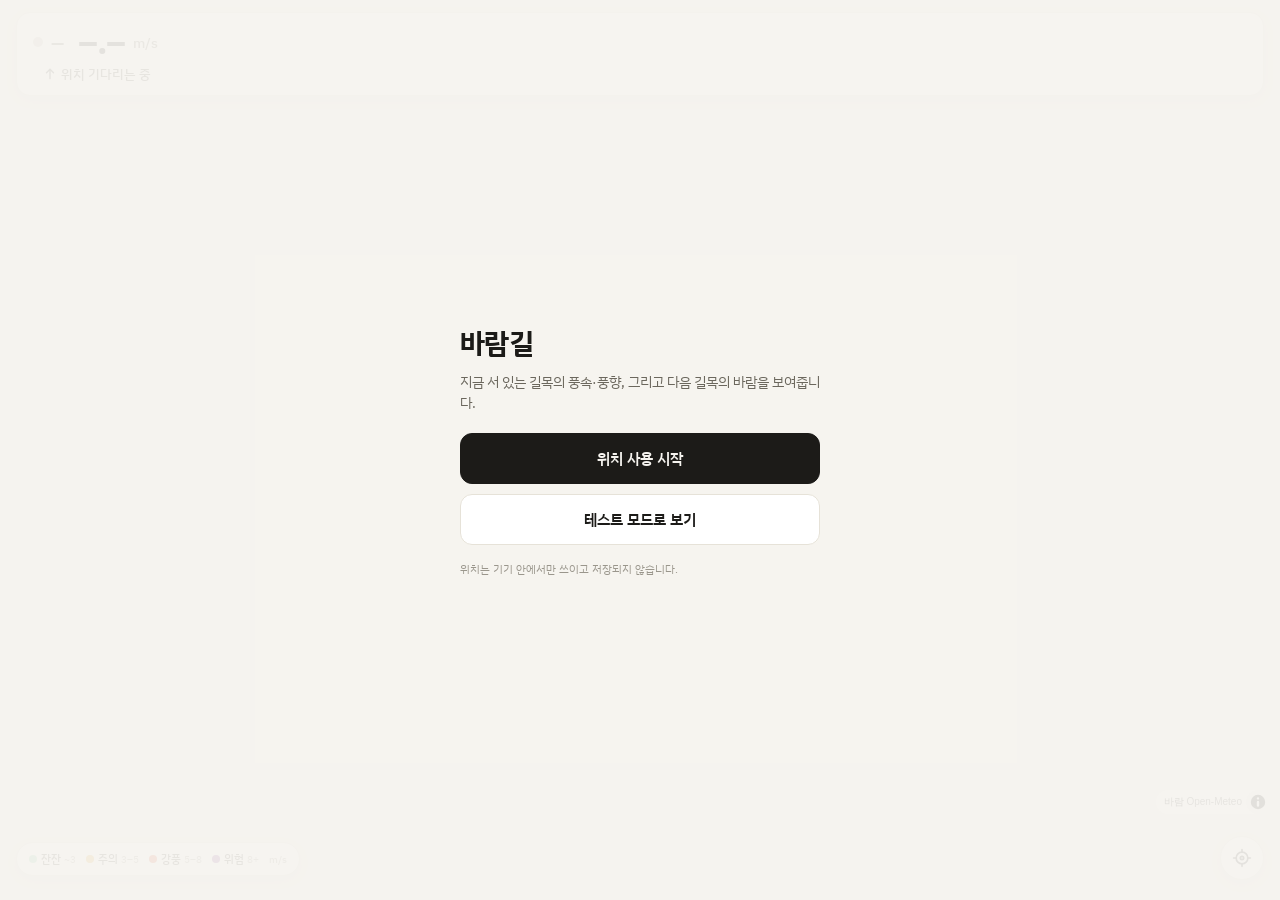
==== commit 04fb9d14: "Add files via upload" ====
--- a/index.html
+++ b/index.html
@@ -47,10 +47,11 @@
   </div>
 
   <div class="legend card">
-    <span><i style="background:#2e9a5f"></i>잔잔</span>
-    <span><i style="background:#d8961c"></i>주의</span>
-    <span><i style="background:#d64a2f"></i>강풍</span>
-    <span><i style="background:#8a3aa8"></i>위험</span>
+    <span><i style="background:#86d3a6"></i>잔잔<small>~3</small></span>
+    <span><i style="background:#e0a020"></i>주의<small>3–5</small></span>
+    <span><i style="background:#e2532a"></i>강풍<small>5–8</small></span>
+    <span><i style="background:#7b2d8e"></i>위험<small>8+</small></span>
+    <span class="unit">m/s</span>
   </div>
 
   <button id="locate" class="locate card on" aria-label="내 위치">
@@ -75,6 +76,7 @@
   <script src="js/streets.js"></script>
   <script src="js/model.js"></script>
   <script src="js/mock.js"></script>
+  <script src="js/particles.js"></script>
   <script src="js/app.js"></script>
 </body>
 </html>
--- a/css/app.css
+++ b/css/app.css
@@ -45,6 +45,16 @@
   padding: 8px 12px; border-radius: 999px; font-size: 11px; color: #3f3c35; font-weight: 500; z-index: 5; }
 .legend span { display: inline-flex; align-items: center; gap: 4px; }
 .legend i { width: 8px; height: 8px; border-radius: 50%; display: inline-block; }
+.legend small { font-size: 10px; color: var(--faint); font-weight: 400; margin-left: -1px; }
+.legend .unit { color: var(--faint); font-size: 10px; }
+
+/* 흐름 입자 캔버스 (지도 위, 마커·팝업 아래) */
+.particles { position: absolute; inset: 0; pointer-events: none; z-index: 1; }
+.maplibregl-marker { z-index: 2; }
+.maplibregl-popup { z-index: 3; font-family: inherit; }
+.maplibregl-popup-content { border-radius: 12px; padding: 10px 12px; box-shadow: var(--shadow); font-size: 13px; color: var(--ink); }
+.pop b { font-weight: 600; }
+.pop-sub { color: var(--muted); font-size: 12px; margin-top: 2px; }
 .locate { position: fixed; right: 16px; bottom: calc(20px + var(--safe-bottom)); width: 44px; height: 44px; border-radius: 50%;
   display: flex; align-items: center; justify-content: center; color: var(--faint); cursor: pointer; z-index: 5; padding: 0; }
 .locate.on { color: var(--ink); }
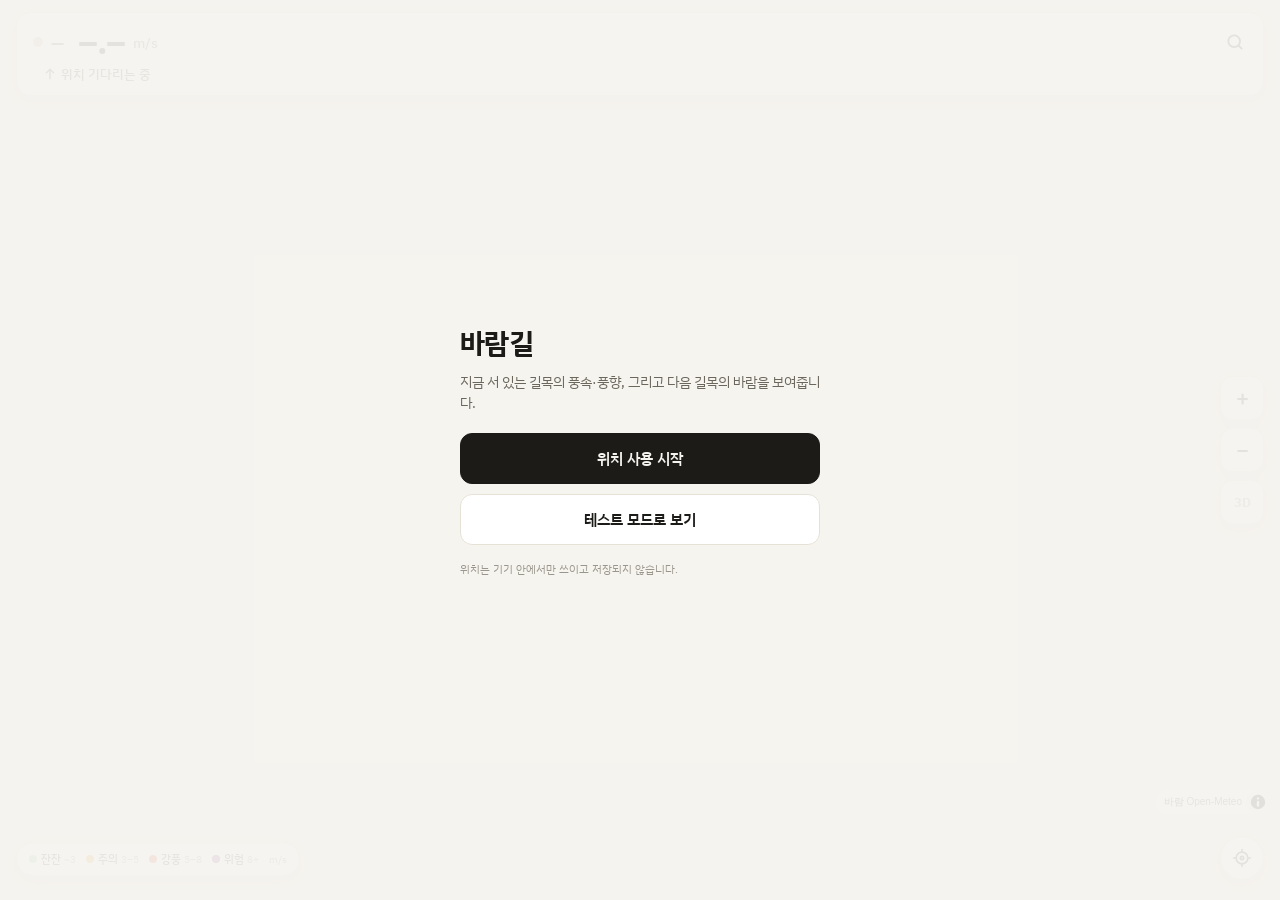
==== commit e129a278: "Add files via upload" ====
--- a/index.html
+++ b/index.html
@@ -30,6 +30,7 @@
       <span id="now-speed" class="num">–.–</span>
       <span class="unit">m/s</span>
       <span id="now-time" class="time"></span>
+      <button id="btn-search" class="iconbtn" aria-label="검색"><svg width="20" height="20" viewBox="0 0 24 24" fill="none" stroke="currentColor" stroke-width="2.2" stroke-linecap="round" stroke-linejoin="round"><circle cx="11" cy="11" r="7"></circle><path d="M20 20l-3.5-3.5"></path></svg></button>
     </div>
     <div class="row2">
       <span id="now-gust"></span>
@@ -46,7 +47,30 @@
     </div>
   </div>
 
-  <div class="legend card">
+  <div id="ctrl" class="ctrl">
+    <button id="zoom-in" class="card cbtn" aria-label="확대">+</button>
+    <button id="zoom-out" class="card cbtn" aria-label="축소">−</button>
+    <button id="tilt" class="card cbtn small" aria-label="3D">3D</button>
+  </div>
+
+  <div id="sheet" class="sheet card" hidden>
+    <div class="sheet-handle"></div>
+    <button id="sheet-close" class="sheet-close" aria-label="닫기"><svg width="16" height="16" viewBox="0 0 24 24" fill="none" stroke="currentColor" stroke-width="2.4" stroke-linecap="round"><path d="M6 6l12 12M18 6L6 18"></path></svg></button>
+    <div id="sheet-body" class="sheet-body"></div>
+  </div>
+
+  <div id="search" class="search" hidden>
+    <div class="search-bar">
+      <button id="search-back" class="iconbtn" aria-label="뒤로"><svg width="22" height="22" viewBox="0 0 24 24" fill="none" stroke="currentColor" stroke-width="2.2" stroke-linecap="round" stroke-linejoin="round"><path d="M15 6l-6 6 6 6"></path></svg></button>
+      <input id="search-input" type="search" placeholder="장소, 주소 검색" enterkeyhint="search" autocomplete="off">
+      <button id="search-clear" class="iconbtn" aria-label="지우기"><svg width="18" height="18" viewBox="0 0 24 24" fill="none" stroke="currentColor" stroke-width="2.4" stroke-linecap="round"><path d="M6 6l12 12M18 6L6 18"></path></svg></button>
+    </div>
+    <div id="search-hint" class="search-hint"></div>
+    <div id="search-list" class="search-list"></div>
+    <div class="search-foot">검색·주소 © OpenStreetMap (Photon) · 도보 경로 Valhalla</div>
+  </div>
+
+  <div id="legend" class="legend card">
     <span><i style="background:#86d3a6"></i>잔잔<small>~3</small></span>
     <span><i style="background:#e0a020"></i>주의<small>3–5</small></span>
     <span><i style="background:#e2532a"></i>강풍<small>5–8</small></span>
@@ -77,6 +101,9 @@
   <script src="js/model.js"></script>
   <script src="js/mock.js"></script>
   <script src="js/particles.js"></script>
+  <script src="js/places.js"></script>
+  <script src="js/route.js"></script>
+  <script src="js/nav.js"></script>
   <script src="js/app.js"></script>
 </body>
 </html>
--- a/css/app.css
+++ b/css/app.css
@@ -13,7 +13,7 @@
 html, body { margin: 0; height: 100%; background: var(--bg); color: var(--ink);
   font-family: 'IBM Plex Sans KR', 'Apple SD Gothic Neo', 'Noto Sans KR', system-ui, sans-serif;
   -webkit-tap-highlight-color: transparent; overscroll-behavior: none; }
-#map { position: fixed; inset: 0; }
+#map { position: fixed; inset: 0; -webkit-touch-callout: none; user-select: none; }
 .maplibregl-ctrl-bottom-right { bottom: calc(76px + var(--safe-bottom)); }
 .maplibregl-ctrl-attrib { font-size: 10px; }
 
@@ -61,7 +61,7 @@
 
 /* 내 위치 마커 */
 .me { width: 60px; height: 60px; position: relative; }
-.me-wedge { position: absolute; inset: 0; opacity: 0; transition: opacity 0.3s;
+.me-wedge { position: absolute; inset: 0; opacity: 0; transition: opacity 0.3s; will-change: transform;
   background: conic-gradient(from -28deg at 50% 50%, rgba(28,27,24,0.16) 0deg, rgba(28,27,24,0.16) 56deg, transparent 56deg);
   border-radius: 50%; }
 .me-dot { position: absolute; left: 50%; top: 50%; width: 18px; height: 18px; margin: -9px 0 0 -9px; border-radius: 50%;
@@ -79,3 +79,61 @@
 .btn { font: inherit; font-size: 15px; font-weight: 600; padding: 14px 16px; border-radius: 12px; border: 1px solid var(--line); background: #fff; color: var(--ink); cursor: pointer; }
 .btn.primary { background: var(--ink); color: var(--bg); border-color: var(--ink); }
 .start-note { font-size: 11px; color: var(--faint); margin-top: 6px; }
+
+/* 아이콘 버튼 */
+.iconbtn { width: 40px; height: 40px; border: 0; background: transparent; color: var(--ink); display: inline-flex; align-items: center; justify-content: center; border-radius: 10px; cursor: pointer; padding: 0; margin: -8px -8px -8px 0; }
+.iconbtn:active { background: #eeece6; }
+.now .iconbtn { margin-left: 4px; }
+
+/* 우측 컨트롤 (줌·3D) */
+.ctrl { position: fixed; right: 16px; top: 50%; transform: translateY(-50%); display: flex; flex-direction: column; gap: 8px; z-index: 5; }
+.cbtn { width: 44px; height: 44px; border-radius: 12px; font: inherit; font-size: 22px; font-weight: 500; color: var(--ink); cursor: pointer; padding: 0; display: flex; align-items: center; justify-content: center; }
+.cbtn.small { font-size: 13px; font-weight: 700; color: var(--faint); }
+.cbtn.small.on { color: var(--ink); border-color: var(--ink); }
+
+/* 바텀 시트 */
+.sheet { position: fixed; left: 12px; right: 12px; bottom: calc(12px + var(--safe-bottom)); z-index: 7; padding: 8px 16px 14px 16px; max-height: 62vh; overflow: auto; border-radius: 18px; }
+.sheet-handle { width: 36px; height: 4px; border-radius: 2px; background: #d9d5cb; margin: 2px auto 10px auto; }
+.sheet-close { position: absolute; right: 8px; top: 8px; width: 36px; height: 36px; border: 0; background: transparent; color: var(--faint); border-radius: 10px; cursor: pointer; display: flex; align-items: center; justify-content: center; }
+.sheet-body { display: flex; flex-direction: column; gap: 8px; }
+.sh-title { font-size: 18px; font-weight: 700; padding-right: 36px; line-height: 1.3; }
+.sh-dim { color: var(--muted); font-weight: 500; font-size: 14px; }
+.sh-sub { font-size: 13px; color: var(--muted); }
+.sh-row { display: flex; flex-wrap: wrap; gap: 6px 14px; font-size: 13px; color: #3f3c35; align-items: center; }
+.sh-row .dot, .sh-next .dot { width: 9px; height: 9px; border-radius: 50%; display: inline-block; margin-right: 5px; vertical-align: -1px; }
+.sh-row .muted, .sh-next .muted { color: var(--faint); }
+.sh-actions { display: flex; gap: 8px; margin-top: 4px; }
+.sh-actions .btn { flex: 1; padding: 12px; font-size: 14px; }
+.sh-next { font-size: 14px; padding: 8px 10px; background: #f6f4ef; border-radius: 10px; }
+.chips { display: flex; gap: 6px; overflow-x: auto; padding-right: 36px; scrollbar-width: none; }
+.chips::-webkit-scrollbar { display: none; }
+.chip { flex-shrink: 0; font: inherit; font-size: 13px; font-weight: 600; padding: 7px 12px; border-radius: 999px; border: 1px solid var(--line); background: #fff; color: var(--muted); cursor: pointer; }
+.chip small { font-weight: 500; opacity: 0.8; }
+.chip.on { background: var(--ink); color: var(--bg); border-color: var(--ink); }
+.windbar { display: flex; height: 8px; border-radius: 4px; overflow: hidden; background: #eeece6; }
+.windbar i { display: block; height: 100%; }
+.steps summary { font-size: 13px; color: var(--muted); cursor: pointer; padding: 4px 0; }
+.steps ol { margin: 6px 0 0 0; padding-left: 20px; display: flex; flex-direction: column; gap: 6px; font-size: 13px; }
+.steps li { display: flex; justify-content: space-between; gap: 10px; }
+.steps li small { color: var(--faint); white-space: nowrap; }
+.under-sheet { display: none !important; }
+
+/* 핀 */
+.pin { width: 30px; height: 40px; filter: drop-shadow(0 2px 3px rgba(0,0,0,0.3)); }
+
+/* 검색 화면 */
+.search { position: fixed; inset: 0; background: var(--bg); z-index: 20; display: flex; flex-direction: column; padding-top: var(--safe-top); }
+.search-bar { display: flex; align-items: center; gap: 4px; padding: 10px 12px; border-bottom: 1px solid var(--line); background: #fff; }
+.search-bar .iconbtn { margin: 0; }
+.search-bar input { flex: 1; font: inherit; font-size: 16px; border: 0; outline: 0; background: transparent; padding: 10px 4px; min-width: 0; }
+.search-hint { font-size: 12px; color: var(--faint); padding: 12px 16px 4px 16px; }
+.search-list { flex: 1; overflow: auto; padding: 4px 8px 12px 8px; display: flex; flex-direction: column; }
+.search-row { display: flex; align-items: center; gap: 12px; width: 100%; text-align: left; font: inherit; border: 0; background: transparent; padding: 12px 8px; border-radius: 12px; cursor: pointer; color: var(--ink); }
+.search-row:active { background: #eeece6; }
+.search-row .ic { color: var(--faint); flex-shrink: 0; display: flex; }
+.search-row .txt { display: flex; flex-direction: column; gap: 2px; min-width: 0; flex: 1; }
+.search-row .txt b { font-weight: 600; font-size: 15px; white-space: nowrap; overflow: hidden; text-overflow: ellipsis; }
+.search-row .txt small { font-size: 12px; color: var(--muted); white-space: nowrap; overflow: hidden; text-overflow: ellipsis; }
+.search-row .dist { font-size: 12px; color: var(--faint); white-space: nowrap; }
+.search-clearall { align-self: center; font: inherit; font-size: 12px; color: var(--faint); background: transparent; border: 0; padding: 12px; cursor: pointer; }
+.search-foot { font-size: 10px; color: var(--faint); padding: 8px 16px calc(12px + var(--safe-bottom)) 16px; }
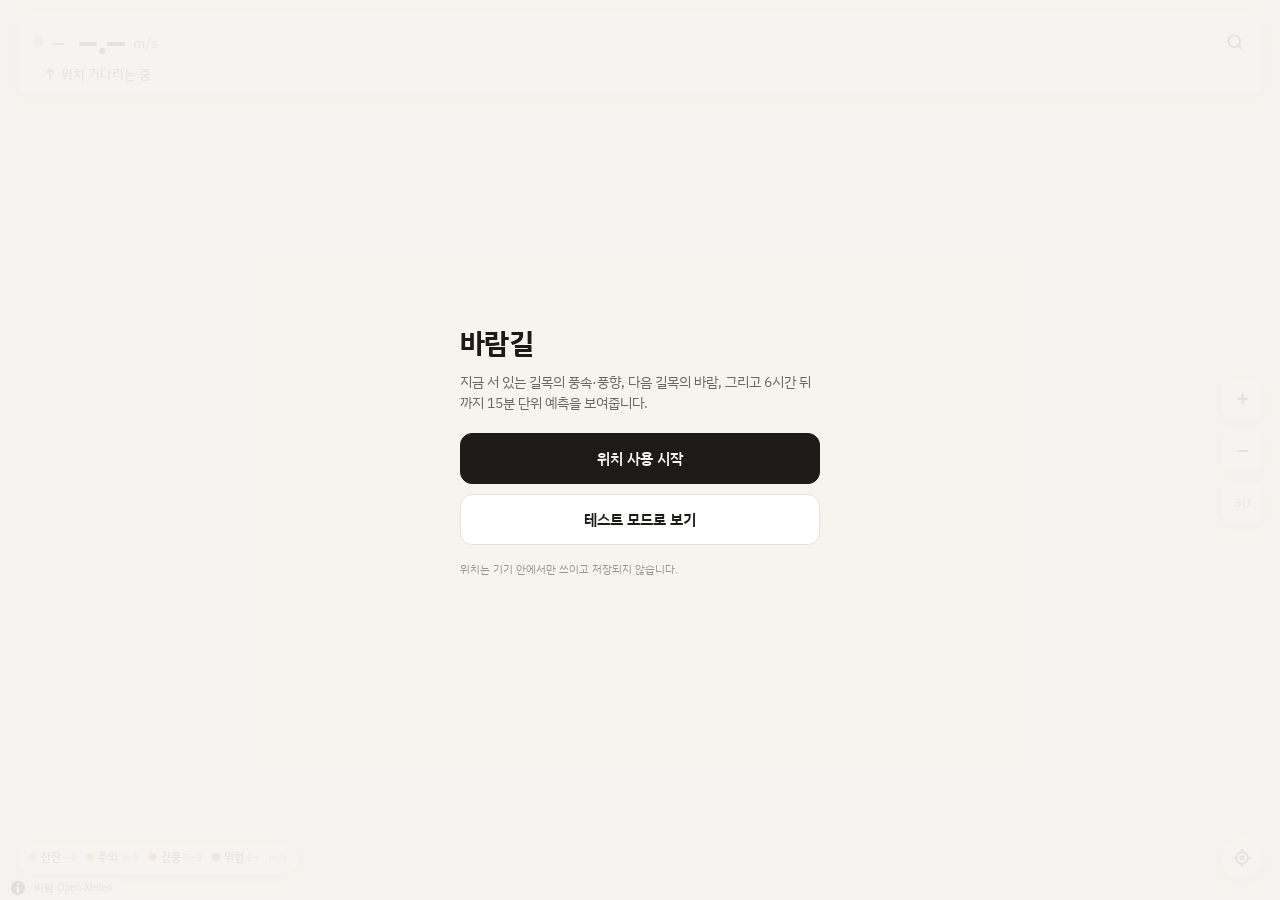
==== commit 985fa1d8: "Add files via upload" ====
--- a/index.html
+++ b/index.html
@@ -26,6 +26,7 @@
   <div id="now" class="card now">
     <div class="row1">
       <span id="now-dot" class="dot"></span>
+      <span id="now-fc" class="fc" hidden>예측</span>
       <span id="now-level" class="level">—</span>
       <span id="now-speed" class="num">–.–</span>
       <span class="unit">m/s</span>
@@ -45,6 +46,17 @@
       <div id="next-title" class="t"></div>
       <div id="next-sub" class="s"></div>
     </div>
+  </div>
+
+  <!-- 예측 타임라인: 지금부터 6시간 뒤까지 15분 단위. 막대 = 그 시각 내 길목의 풍속(색 = 단계). 끌거나 눌러서 시각 선택 -->
+  <div id="tl" class="tl card" hidden>
+    <div class="tl-head">
+      <span id="tl-when" class="tl-when">지금</span>
+      <span id="tl-clock" class="tl-clock"></span>
+      <button id="tl-now" class="tl-reset" hidden>지금으로</button>
+    </div>
+    <div id="tl-bars" class="tl-bars" role="slider" tabindex="0" aria-label="예측 시각" aria-valuemin="0" aria-valuemax="24" aria-valuenow="0" aria-valuetext="지금"></div>
+    <div id="tl-ticks" class="tl-ticks"></div>
   </div>
 
   <div id="ctrl" class="ctrl">
@@ -87,7 +99,7 @@
   <div id="start" class="start">
     <div class="start-card">
       <div class="start-title">바람길</div>
-      <div class="start-sub">지금 서 있는 길목의 풍속·풍향, 그리고 다음 길목의 바람을 보여줍니다.</div>
+      <div class="start-sub">지금 서 있는 길목의 풍속·풍향, 다음 길목의 바람, 그리고 6시간 뒤까지 15분 단위 예측을 보여줍니다.</div>
       <button id="btn-start" class="btn primary">위치 사용 시작</button>
       <button id="btn-sim" class="btn">테스트 모드로 보기</button>
       <div class="start-note">위치는 기기 안에서만 쓰이고 저장되지 않습니다.</div>
--- a/css/app.css
+++ b/css/app.css
@@ -14,7 +14,9 @@
   font-family: 'IBM Plex Sans KR', 'Apple SD Gothic Neo', 'Noto Sans KR', system-ui, sans-serif;
   -webkit-tap-highlight-color: transparent; overscroll-behavior: none; }
 #map { position: fixed; inset: 0; -webkit-touch-callout: none; user-select: none; }
-.maplibregl-ctrl-bottom-right { bottom: calc(76px + var(--safe-bottom)); }
+/* 저작자 표시: 범례 아래 왼쪽 구석 (카드들과 겹치지 않게) */
+.maplibregl-ctrl-bottom-left { bottom: var(--safe-bottom); }
+.maplibregl-ctrl-bottom-left .maplibregl-ctrl { margin: 0 0 0 6px; }
 .maplibregl-ctrl-attrib { font-size: 10px; }
 
 .card { background: #fff; border: 1px solid var(--line); border-radius: 14px; box-shadow: var(--shadow); }
@@ -24,24 +26,50 @@
   display: flex; flex-direction: column; gap: 6px; z-index: 5; }
 .now .row1 { display: flex; align-items: center; gap: 8px; }
 .now .dot, .next .dot { width: 10px; height: 10px; border-radius: 50%; background: #c9c5bb; flex-shrink: 0; }
-.now .level { font-size: 17px; font-weight: 600; color: var(--muted); }
+.now .level { font-size: 17px; font-weight: 600; color: var(--muted); white-space: nowrap; }
 .now .num { font-size: 34px; font-weight: 700; line-height: 1; margin-left: 6px; letter-spacing: -0.04em; font-variant-numeric: tabular-nums; }
 .now .unit { font-size: 14px; font-weight: 500; color: var(--muted); }
-.now .time { margin-left: auto; font-size: 12px; color: var(--faint); font-weight: 500; text-align: right; }
+.now .time { margin-left: auto; font-size: 12px; color: var(--faint); font-weight: 500; text-align: right; white-space: pre-line; line-height: 1.25; }
 .now .row2 { display: flex; align-items: center; flex-wrap: wrap; gap: 4px 10px; font-size: 13px; color: #3f3c35; font-weight: 500; min-height: 18px; }
 .now .dir { display: inline-flex; align-items: center; gap: 4px; }
 .now .dir svg { transition: transform 0.4s; }
 .now .place { color: var(--faint); font-weight: 400; }
 
-/* 다음 길목 카드 */
+/* 예측 표시 (현재 카드) */
+.now .fc { font-size: 10px; font-weight: 700; color: #fff; background: var(--ink); border-radius: 6px; padding: 2px 5px; letter-spacing: 0.02em; white-space: nowrap; flex-shrink: 0; }
+.now.fc-on { border-color: var(--ink); }
+
+/* 다음 길목 카드 (타임라인이 보이면 그 위로) */
 .next { position: fixed; left: 16px; right: 16px; bottom: calc(68px + var(--safe-bottom)); padding: 10px 14px;
   display: flex; align-items: center; gap: 10px; z-index: 5; }
+body.tl-on .next { bottom: calc(168px + var(--safe-bottom)); }
+
+/* 예측 타임라인 */
+.tl { position: fixed; left: 16px; right: 16px; bottom: calc(70px + var(--safe-bottom)); padding: 8px 12px 6px 12px; z-index: 5;
+  display: flex; flex-direction: column; gap: 5px; }
+.tl-head { display: flex; align-items: baseline; gap: 8px; min-height: 18px; }
+.tl-when { font-size: 14px; font-weight: 700; font-variant-numeric: tabular-nums; }
+.tl-clock { font-size: 12px; color: var(--muted); font-weight: 500; font-variant-numeric: tabular-nums; }
+.tl-reset { margin-left: auto; font: inherit; font-size: 12px; font-weight: 600; color: var(--ink); background: #f6f4ef; border: 1px solid var(--line);
+  border-radius: 999px; padding: 3px 10px; cursor: pointer; line-height: 1.2; }
+.tl-reset:active { background: #eeece6; }
+.tl-bars { display: flex; align-items: flex-end; gap: 2px; height: 34px; touch-action: none; cursor: pointer; outline: 0; padding-top: 2px; }
+.tl-bars:focus-visible { box-shadow: 0 0 0 2px var(--line); border-radius: 4px; }
+.tl-bars i { flex: 1; min-width: 0; border-radius: 3px 3px 1px 1px; background: #d9d5cb; opacity: 0.8; transition: height 0.25s, background-color 0.25s; }
+.tl-bars i.none { background: transparent; border: 1px dashed #d9d5cb; opacity: 0.6; height: 30% !important; }
+.tl-bars i.on { opacity: 1; box-shadow: 0 0 0 1.5px #fff, 0 0 0 3px var(--ink); }
+.tl-bars i.live { border-bottom: 3px solid var(--ink); }
+.tl-ticks { position: relative; height: 12px; font-size: 10px; color: var(--faint); font-weight: 500; }
+.tl-ticks span { position: absolute; top: 0; transform: translateX(-50%); white-space: nowrap; }
+.tl-ticks span:first-child { transform: none; }
+.tl-ticks span:last-child { transform: translateX(-100%); }
+.fc-tag { font-size: 11px; font-weight: 700; color: #fff; background: var(--ink); border-radius: 6px; padding: 2px 6px; margin-left: 6px; vertical-align: 2px; }
 .next .txt { display: flex; flex-direction: column; gap: 2px; min-width: 0; }
 .next .t { font-size: 14px; font-weight: 600; }
 .next .s { font-size: 12px; color: var(--muted); white-space: nowrap; overflow: hidden; text-overflow: ellipsis; }
 
 /* 범례·내 위치 버튼 */
-.legend { position: fixed; left: 16px; bottom: calc(24px + var(--safe-bottom)); display: flex; gap: 10px; align-items: center;
+.legend { position: fixed; left: 16px; bottom: calc(26px + var(--safe-bottom)); display: flex; gap: 10px; align-items: center;
   padding: 8px 12px; border-radius: 999px; font-size: 11px; color: #3f3c35; font-weight: 500; z-index: 5; }
 .legend span { display: inline-flex; align-items: center; gap: 4px; }
 .legend i { width: 8px; height: 8px; border-radius: 50%; display: inline-block; }
@@ -60,9 +88,12 @@
 .locate.on { color: var(--ink); }
 
 /* 내 위치 마커 */
-.me { width: 60px; height: 60px; position: relative; }
-.me-wedge { position: absolute; inset: 0; opacity: 0; transition: opacity 0.3s; will-change: transform;
-  background: conic-gradient(from -28deg at 50% 50%, rgba(28,27,24,0.16) 0deg, rgba(28,27,24,0.16) 56deg, transparent 56deg);
+.me { width: 60px; height: 60px; position: relative; pointer-events: none; }
+/* 원뿔: 회전 중심에서 멀어질수록 옅어지는 부채꼴 (Apple 지도식). 회전은 JS가 매 프레임 transform 으로 */
+.me-wedge { position: absolute; inset: -16px; opacity: 0; transition: opacity 0.3s; will-change: transform; transform-origin: 50% 50%;
+  background: conic-gradient(from -27deg at 50% 50%, rgba(28,27,24,0.30) 0deg, rgba(28,27,24,0.30) 54deg, transparent 54deg);
+  -webkit-mask-image: radial-gradient(circle at 50% 50%, rgba(0,0,0,1) 10%, rgba(0,0,0,0.6) 42%, rgba(0,0,0,0) 70%);
+  mask-image: radial-gradient(circle at 50% 50%, rgba(0,0,0,1) 10%, rgba(0,0,0,0.6) 42%, rgba(0,0,0,0) 70%);
   border-radius: 50%; }
 .me-dot { position: absolute; left: 50%; top: 50%; width: 18px; height: 18px; margin: -9px 0 0 -9px; border-radius: 50%;
   background: var(--ink); border: 3px solid #fff; box-shadow: 0 1px 4px rgba(0,0,0,0.3); }
